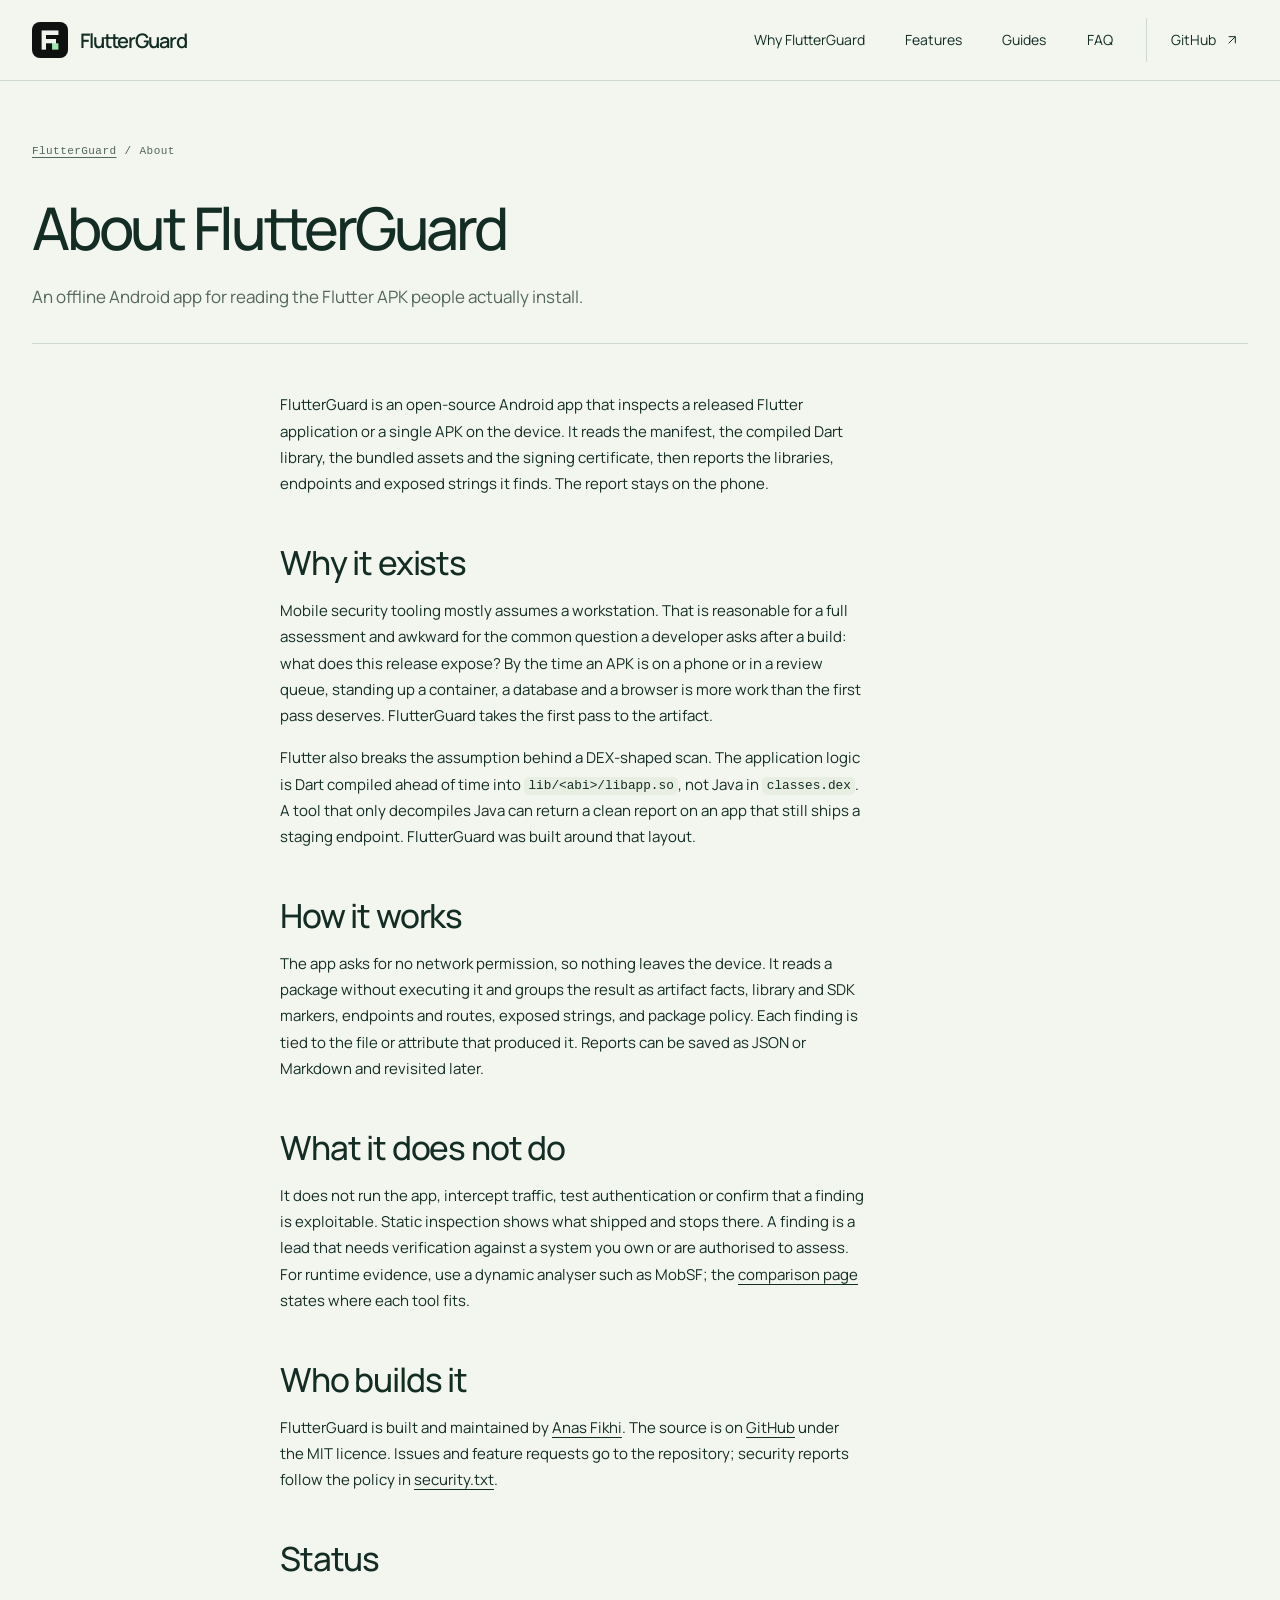
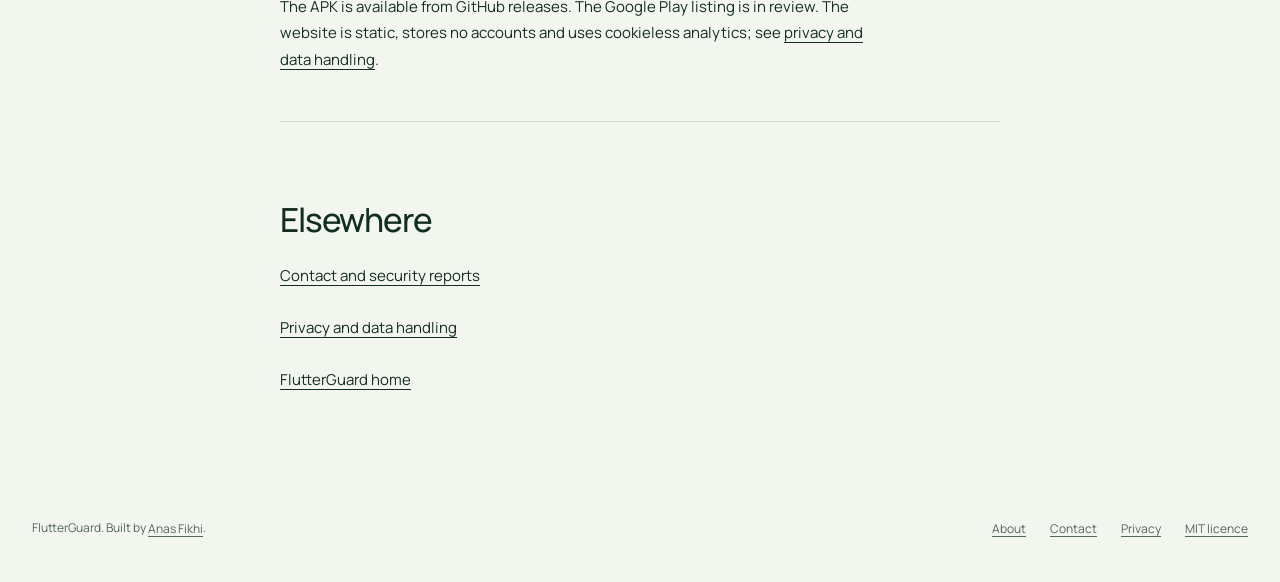
==== about/index.html @ d4fa0101 "feat(site): serve markdown to agents and add about, contact and privacy pages" ====
<!DOCTYPE html>
<html lang="en">
<head>
  <meta charset="utf-8">
  <meta name="viewport" content="width=device-width, initial-scale=1">
  <title>About FlutterGuard</title>
  <meta name="description" content="FlutterGuard is an offline Android app that audits released Flutter apps. Who builds it, why it exists, and what it deliberately does not do.">
  <meta name="author" content="Anas Fikhi">
  <meta name="theme-color" content="#f3f5ef">
  <meta name="color-scheme" content="light">
  <meta name="robots" content="index, follow, max-image-preview:large">
  <link rel="canonical" href="https://flutterguard.dev/about/">
  <link rel="alternate" type="text/plain" href="/llms.txt" title="LLM-readable summary">
  <link rel="icon" href="/icon-192.png" type="image/png" sizes="192x192">
  <link rel="apple-touch-icon" href="/apple-touch-icon.png">
  <link rel="manifest" href="/site.webmanifest">
  <link rel="preload" href="/assets/fonts/manrope-latin.woff2" as="font" type="font/woff2" crossorigin>
  <link rel="stylesheet" href="/styles.css">
  <script src="/site.js" defer></script>
  <meta property="og:type" content="website">
  <meta property="og:site_name" content="FlutterGuard">
  <meta property="og:title" content="About FlutterGuard">
  <meta property="og:description" content="An offline Android app that reads a released Flutter app or APK and reports what it exposes.">
  <meta property="og:url" content="https://flutterguard.dev/about/">
  <meta property="og:image" content="https://flutterguard.dev/og-image.png">
  <meta property="og:image:type" content="image/png">
  <meta property="og:image:width" content="1200">
  <meta property="og:image:height" content="630">
  <meta property="og:image:alt" content="FlutterGuard app preview inside a phone frame beside the line: Security audit any released Flutter app.">
  <meta name="twitter:card" content="summary_large_image">
  <meta name="twitter:title" content="About FlutterGuard">
  <meta name="twitter:description" content="An offline Android app that reads a released Flutter app or APK and reports what it exposes.">
  <meta name="twitter:image" content="https://flutterguard.dev/og-image.png">
  <script type="application/ld+json">
  {"@context":"https://schema.org","@type":"WebPage","name":"About FlutterGuard","url":"https://flutterguard.dev/about/","description":"FlutterGuard is an offline Android app that audits released Flutter apps. Who builds it, why it exists, and what it deliberately does not do.","inLanguage":"en","isPartOf":{"@type":"WebSite","name":"FlutterGuard","url":"https://flutterguard.dev/"}}
  </script>
</head>
<body>
  <a class="skip-link" href="#main-content">Skip to content</a>
  <header class="site-header">
    <div class="container header-inner">
      <a class="brand" href="/" aria-label="FlutterGuard"><img src="/assets/app/icon-512.png" width="36" height="36" alt=""><span>FlutterGuard</span></a>
      <nav class="site-nav" aria-label="Primary">
        <a class="nav-section" href="/#why">Why FlutterGuard</a>
        <a class="nav-section" href="/#features">Features</a>
        <a class="nav-section" href="/#guides">Guides</a>
        <a class="nav-section" href="/#faq">FAQ</a>
        <a class="nav-source" href="https://github.com/anasfik/FlutterGuard" target="_blank" rel="noopener noreferrer">GitHub <svg viewBox="0 0 24 24" fill="none" stroke="currentColor" stroke-width="1.5" aria-hidden="true"><path d="M7 17 17 7M7 7h10v10"/></svg><span class="sr-only"> (opens in a new tab)</span></a>
      </nav>
    </div>
  </header>

  <main id="main-content" tabindex="-1">
    <article>
      <header class="article-hero container">
        <nav class="breadcrumbs" aria-label="Breadcrumb"><a href="/">FlutterGuard</a><span aria-hidden="true">/</span><span aria-current="page">About</span></nav>
        <h1>About FlutterGuard</h1>
        <p class="article-lead">An offline Android app for reading the Flutter APK people actually install.</p>
      </header>

      <div class="article-body container">
        <p>FlutterGuard is an open-source Android app that inspects a released Flutter application or a single APK on the device. It reads the manifest, the compiled Dart library, the bundled assets and the signing certificate, then reports the libraries, endpoints and exposed strings it finds. The report stays on the phone.</p>

        <h2>Why it exists</h2>
        <p>Mobile security tooling mostly assumes a workstation. That is reasonable for a full assessment and awkward for the common question a developer asks after a build: what does this release expose? By the time an APK is on a phone or in a review queue, standing up a container, a database and a browser is more work than the first pass deserves. FlutterGuard takes the first pass to the artifact.</p>
        <p>Flutter also breaks the assumption behind a DEX-shaped scan. The application logic is Dart compiled ahead of time into <code>lib/&lt;abi&gt;/libapp.so</code>, not Java in <code>classes.dex</code>. A tool that only decompiles Java can return a clean report on an app that still ships a staging endpoint. FlutterGuard was built around that layout.</p>

        <h2>How it works</h2>
        <p>The app asks for no network permission, so nothing leaves the device. It reads a package without executing it and groups the result as artifact facts, library and SDK markers, endpoints and routes, exposed strings, and package policy. Each finding is tied to the file or attribute that produced it. Reports can be saved as JSON or Markdown and revisited later.</p>

        <h2>What it does not do</h2>
        <p>It does not run the app, intercept traffic, test authentication or confirm that a finding is exploitable. Static inspection shows what shipped and stops there. A finding is a lead that needs verification against a system you own or are authorised to assess. For runtime evidence, use a dynamic analyser such as MobSF; the <a href="/mobsf-alternative/">comparison page</a> states where each tool fits.</p>

        <h2>Who builds it</h2>
        <p>FlutterGuard is built and maintained by <a href="https://gwhyyy.com" target="_blank" rel="noopener noreferrer">Anas Fikhi<span class="sr-only"> (opens in a new tab)</span></a>. The source is on <a href="https://github.com/anasfik/FlutterGuard" target="_blank" rel="noopener noreferrer">GitHub<span class="sr-only"> (opens in a new tab)</span></a> under the MIT licence. Issues and feature requests go to the repository; security reports follow the policy in <a href="/.well-known/security.txt">security.txt</a>.</p>

        <h2>Status</h2>
        <p>The APK is available from GitHub releases. The Google Play listing is in review. The website is static, stores no accounts and uses cookieless analytics; see <a href="/privacy/">privacy and data handling</a>.</p>

        <div class="article-related">
          <h2>Elsewhere</h2>
          <ul>
            <li><a href="/contact/">Contact and security reports</a></li>
            <li><a href="/privacy/">Privacy and data handling</a></li>
            <li><a href="/">FlutterGuard home</a></li>
          </ul>
        </div>
      </div>
    </article>
  </main>

  <footer class="site-footer container"><p>FlutterGuard. Built by <a href="https://gwhyyy.com" target="_blank" rel="noopener noreferrer">Anas Fikhi<span class="sr-only"> (opens in a new tab)</span></a>.</p><nav class="footer-links" aria-label="Site"><a href="/about/">About</a><a href="/contact/">Contact</a><a href="/privacy/">Privacy</a><a href="https://github.com/anasfik/FlutterGuard/blob/main/LICENSE" target="_blank" rel="noopener noreferrer">MIT licence<span class="sr-only"> (opens in a new tab)</span></a></nav></footer>
  <script defer src="https://static.cloudflareinsights.com/beacon.min.js" data-cf-beacon='{"token":"f9110d5432f446d6833224ec262cdd83"}'></script>
</body>
</html>
---- styles.css ----
@font-face{font-family:Manrope;src:url('/assets/fonts/manrope-latin.woff2') format('woff2');font-weight:200 800;font-style:normal;font-display:swap}
:root{
  color-scheme:light;--base:#f3f5ef;--surface:#fafbf7;--ink:#132d25;--muted:#53675b;--line:#ced9cc;--accent:#bce6a0;--green:#285f42;
  --font:Manrope,sans-serif;--mono:ui-monospace,SFMono-Regular,Consolas,monospace;
  --t0:1rem;--t1:1.25rem;--t2:1.563rem;--t3:1.953rem;--t4:2.441rem;--t5:3.052rem;--t6:3.815rem;
  --s1:.25rem;--s2:.5rem;--s3:.75rem;--s4:1rem;--s6:1.5rem;--s8:2rem;--s12:3rem;--s16:4rem;--s24:6rem;--s32:8rem;
  --radius:.75rem;--fast:160ms;--duration:280ms;--slow:600ms;--ease:cubic-bezier(.2,.7,.2,1);
  --shadow-near:0 3px 8px #132d2514;--shadow-far:0 30px 70px #132d2524;--gutter:2rem;--container:76rem;
}
*,*::before,*::after{box-sizing:border-box}
html{scroll-behavior:smooth;scroll-padding-top:6rem}
body{margin:0;background:var(--base);color:var(--ink);font-family:var(--font);font-size:var(--t0);line-height:1.65;-webkit-font-smoothing:antialiased}
::selection{background:var(--accent);color:var(--ink)}
a{color:inherit;text-decoration-thickness:1px;text-underline-offset:.25em}
button,input{font:inherit}
button,a,input,summary{-webkit-tap-highlight-color:transparent}
a,button,summary{touch-action:manipulation}
:focus-visible{outline:2px solid var(--green);outline-offset:4px}
img,video,svg{max-width:100%}
img,video{display:block}
h1,h2,h3,p,figure{margin:0}
h1,h2,h3{font-weight:500;line-height:1.1;text-wrap:balance}
p{max-width:65ch}
ul,ol{margin:0;padding:0;list-style:none}
.container{width:min(var(--container),calc(100% - var(--gutter)*2));margin-inline:auto}
.sr-only{position:absolute;width:1px;height:1px;overflow:hidden;clip-path:inset(50%);white-space:nowrap}
.skip-link{position:fixed;inset:var(--s4) auto auto var(--s4);z-index:20;padding:var(--s3) var(--s6);background:var(--ink);color:var(--base);transform:translateY(-180%)}
.skip-link:focus{transform:none}
.site-header{position:sticky;top:0;z-index:10;background:var(--base);border-bottom:1px solid var(--line)}
.header-inner{display:flex;align-items:center;justify-content:space-between;gap:var(--s8);min-height:5rem}
.brand{display:inline-flex;align-items:center;gap:var(--s3);min-width:44px;min-height:44px;text-decoration:none;flex-shrink:0;font-weight:600;font-size:var(--t1);letter-spacing:-.05em}
.brand img{width:36px;height:36px;border-radius:var(--s2)}
.site-nav{display:flex;align-items:center;gap:var(--s6)}
.site-nav a{display:inline-flex;align-items:center;justify-content:center;gap:var(--s2);min-width:44px;min-height:44px;padding-inline:var(--s2);font-size:.875rem;text-decoration:none;transition:color var(--fast),background var(--fast)}
.site-nav a:hover{color:var(--green)}
.site-nav .nav-source{border-left:1px solid var(--line);padding-left:var(--s6)}
.nav-source svg{width:16px;height:16px}
section[id]{scroll-margin-top:7rem}
.hero{position:relative;display:grid;grid-template-columns:1.07fr 1fr;align-items:center;gap:var(--s8);padding-block:var(--s12) var(--s16);min-height:720px}
.hero-copy{position:relative;z-index:2;padding-bottom:var(--s8)}
h1{font-size:clamp(3rem,4.65vw,4.35rem);letter-spacing:-.065em;line-height:1.06;max-width:11.8ch}
h1 .headline-last{color:var(--green)}
.lead{margin-top:var(--s6);max-width:37ch;color:var(--muted);font-size:1.0625rem;line-height:1.7}
.hero-actions{display:flex;align-items:center;gap:var(--s6);margin-top:var(--s8);flex-wrap:wrap}
.play-cta{display:inline-flex;align-items:center;justify-content:center;gap:var(--s4);min-height:60px;max-width:100%;padding:var(--s4) var(--s6);border:1px solid var(--ink);border-radius:var(--radius);background:var(--ink);color:var(--surface);text-decoration:none;font-size:.9375rem;font-weight:600;transition:background var(--duration),transform var(--duration),box-shadow var(--duration)}
.play-cta svg{width:24px;height:24px;flex-shrink:0}
.play-cta .cta-arrow{width:18px;height:18px;margin-left:var(--s4)}
.play-cta:hover{background:var(--green);box-shadow:var(--shadow-near);transform:translateY(-2px)}
.play-cta:active{transform:translateY(1px)}
.play-cta-pending{background:var(--surface);border-color:var(--muted);color:var(--muted);cursor:default}
.play-cta-pending:hover{background:var(--surface);box-shadow:none;transform:none}
.text-link{display:inline-flex;align-items:center;gap:var(--s2);min-height:44px;font-size:.875rem}
.hero-footnote{display:flex;align-items:center;gap:var(--s3);margin-top:var(--s8);font-size:.75rem;color:var(--muted)}
.hero-footnote::before{content:'';height:1px;width:2rem;background:var(--green)}
.hero-visual{position:relative;min-height:610px;display:grid;place-items:center;isolation:isolate}
.orbit-field{position:absolute;width:100%;aspect-ratio:1;max-width:580px;border-radius:50%;background:radial-gradient(circle,#cbe5ba9c 0,transparent 64%);z-index:-1;overflow:clip}
.orbit{position:absolute;inset:var(--s6);border:1px solid #285f4226;border-radius:50%;transform:rotateX(38deg) rotate(-28deg)}
.orbit::before,.orbit::after{content:'';position:absolute;width:8px;height:8px;background:var(--green);border:2px solid var(--base);border-radius:50%;top:50%;left:-4px}
.orbit::after{top:50%;left:auto;right:-4px;background:var(--accent)}
.orbit-two{inset:var(--s16);transform:rotateX(42deg) rotate(28deg);border-style:dashed}
.orbit-three{inset:0;transform:rotateX(54deg) rotate(-48deg);border-color:#285f4214}
.device-frame{position:relative;z-index:2;width:242px;padding:6px;border-radius:32px;background:#16231e;border:1px solid #43584b;box-shadow:var(--shadow-near),var(--shadow-far);transform:rotate(5deg);overflow:hidden}
.device-video{width:100%;height:auto;border-radius:26px;background:var(--surface);aspect-ratio:540/1200}
.video-fallback{display:none;position:absolute;inset:auto var(--s3) var(--s8);background:var(--ink);color:var(--surface);padding:var(--s3);border-radius:var(--radius);font-size:.75rem;text-align:center}
.media-error .video-fallback{display:block}
.file-tag{position:absolute;z-index:3;display:flex;align-items:center;gap:var(--s3);padding:var(--s3) var(--s4);background:var(--surface);border:1px solid var(--line);border-radius:var(--radius);box-shadow:var(--shadow-near);font-family:var(--mono);font-size:.75rem;line-height:1.4}
.file-tag::before{content:'';width:7px;height:7px;border:1px solid var(--green);border-radius:2px;background:var(--accent)}
.tag-a{top:19%;left:0;transform:rotate(-5deg)}
.tag-b{top:48%;right:-1%;transform:rotate(6deg)}
.tag-c{bottom:13%;left:4%;transform:rotate(-3deg)}
.visual-bottom{position:absolute;inset:auto 0 0;display:flex;justify-content:center;align-items:center;gap:var(--s6);font-family:var(--mono);font-size:.625rem;letter-spacing:.08em;color:var(--muted)}
.motion-control{display:inline-flex;align-items:center;gap:var(--s2);min-height:44px;cursor:pointer;font-family:var(--font);font-size:.75rem;letter-spacing:0}
.motion-control input{accent-color:var(--green);width:16px;height:16px;margin:0;cursor:pointer}
.motion-control:has(:focus-visible){outline:2px solid var(--green);outline-offset:3px;border-radius:var(--s1)}
.motion-control input:focus-visible{outline:none}
.section-intro{display:flex;align-items:center;gap:var(--s4);font-family:var(--mono);font-size:.6875rem;letter-spacing:.08em;text-transform:uppercase;margin-bottom:var(--s6)}
.section-intro::before{content:'';width:1.5rem;height:1px;background:currentColor}
.why-panel{position:relative;display:grid;grid-template-columns:1fr 1.05fr;gap:var(--s16);align-items:center;padding:var(--s16);border-radius:var(--radius);background:var(--ink);color:var(--base);overflow:hidden}
.why-panel h2{font-size:clamp(2rem,3vw,3.052rem);letter-spacing:-.045em;max-width:15ch}
.why-copy>p{color:#c2cfc2;line-height:1.8;margin-top:var(--s6);font-size:.9375rem;max-width:45ch}
.flutter-mark{width:22px;height:22px;display:inline-block;vertical-align:-.16em;margin-right:var(--s1)}
.why-copy .text-link{color:var(--accent);margin-top:var(--s6)}
.layer-diagram{position:relative;min-height:360px;display:grid;place-items:center}
.apk-stack{position:relative;width:min(100%,300px);height:290px;perspective:900px}
.layer{position:absolute;inset:auto 0;height:110px;padding:var(--s4) var(--s6);border:1px solid #bce6a04d;border-radius:var(--radius);background:#234336;transform:rotateX(38deg) rotateZ(-17deg);display:flex;align-items:center;justify-content:space-between;gap:var(--s4);font-family:var(--mono);font-size:.8125rem;box-shadow:0 18px 24px #081a1533}
.layer span{font-size:.625rem;color:#bed1be}
.layer-one{top:155px;z-index:1;background:#1c392e}
.layer-two{top:90px;z-index:2;background:#2a4d3d}
.layer-three{top:25px;z-index:3;background:var(--accent);color:var(--ink);border-color:var(--accent)}
.layer-three span{color:var(--green)}
.diagram-guide{position:absolute;left:50%;top:-12px;bottom:0;border-left:1px dashed #bce6a04d;z-index:0}
.diagram-caption{position:absolute;bottom:0;left:0;right:0;text-align:center;font: .625rem var(--mono);letter-spacing:.12em;color:#bed1be}
.capabilities{padding-block:var(--s24)}
.section-heading{display:grid;grid-template-columns:1fr 1fr;gap:var(--s12);align-items:end;margin-bottom:var(--s12)}
.section-heading h2,.workflow h2,.faq-heading h2{font-size:clamp(2rem,3.2vw,3.052rem);letter-spacing:-.045em;max-width:17ch}
.section-heading p{max-width:40ch;color:var(--muted);font-size:.9375rem}
.capability-list{display:grid;grid-template-columns:repeat(3,1fr);gap:var(--s8)}
.capability-list>li{border-top:1px solid var(--line);padding-block:var(--s6);position:relative}
.capability-mark{display:flex;justify-content:space-between;align-items:center;margin-bottom:var(--s8);color:var(--green);font: .6875rem var(--mono)}
.capability-mark svg{width:26px;height:26px;stroke-width:1.5;stroke:currentColor;fill:none}
.capability-list h3{font-size:var(--t1);letter-spacing:-.025em;margin-bottom:var(--s3)}
.capability-list p{color:var(--muted);font-size:.875rem;max-width:30ch}
.workflow{padding-block:var(--s12) var(--s24)}
.workflow-heading{display:flex;justify-content:space-between;align-items:end;gap:var(--s8);margin-bottom:var(--s12)}
.workflow-heading p{color:var(--muted);font-size:.875rem;max-width:28ch}
.workflow-list{display:grid;grid-template-columns:repeat(3,1fr);gap:var(--s6);counter-reset:steps}
.workflow-list>li{position:relative;padding:var(--s8);border-radius:var(--radius);background:#e8eee1;overflow:hidden;counter-increment:steps;min-height:210px}
.step-number{font-family:var(--mono);font-size:.6875rem;color:var(--green);display:flex;align-items:center;gap:var(--s3);margin-bottom:var(--s8)}
.step-number::before{content:'0' counter(steps)}
.step-number::after{content:'';height:1px;background:var(--line);flex:1}
.workflow-list h3{font-size:var(--t2);letter-spacing:-.035em;margin-bottom:var(--s3)}
.workflow-list p{font-size:.875rem;color:var(--muted);max-width:28ch}
.step-signal{position:absolute;inset:auto 0 0;height:2px;transform-origin:left;background:var(--green);transform:scaleX(.25);opacity:.4}
.workflow-list>li:nth-child(2) .step-signal{animation-delay:2s}
.workflow-list>li:nth-child(3) .step-signal{animation-delay:4s}
.faq{display:grid;grid-template-columns:.8fr 1.2fr;gap:var(--s24);padding-block:var(--s12) var(--s24);border-top:1px solid var(--line)}
.faq-heading{padding-top:var(--s8)}
.faq-heading p{margin-top:var(--s6);font-size:.9375rem;color:var(--muted);max-width:30ch}
.faq-list details{border-bottom:1px solid var(--line)}
.faq-list summary{display:flex;justify-content:space-between;align-items:center;gap:var(--s6);min-height:76px;padding-block:var(--s6);cursor:pointer;font-size:.9375rem;font-weight:500;list-style:none}
.faq-list summary::-webkit-details-marker{display:none}
.faq-list summary::after{content:'+';font-family:var(--mono);font-size:var(--t1);flex-shrink:0;color:var(--green)}
.faq-list details[open] summary::after{content:'−'}
.faq-list details p{padding:var(--s2) var(--s8) var(--s6) 0;color:var(--muted);font-size:.875rem}
.contact-panel{position:relative;display:grid;grid-template-columns:1fr 1fr;align-items:center;gap:var(--s12);padding:var(--s16);border-radius:var(--radius);background:#dfebd2;overflow:hidden}
.contact-panel h2{font-size:clamp(2rem,3.6vw,3.815rem);letter-spacing:-.055em;max-width:12ch}
.contact-copy p{margin-bottom:var(--s6);color:var(--muted);font-size:.9375rem}
.contact-actions{display:flex;flex-direction:column;align-items:start;gap:var(--s3)}
.contact-actions a{display:inline-flex;align-items:center;gap:var(--s4);min-height:44px;max-width:100%;overflow-wrap:anywhere;text-decoration:none;border-bottom:1px solid var(--green);padding-block:var(--s2)}
.contact-actions a:first-child{font-size:clamp(1rem,2vw,1.563rem);letter-spacing:-.035em}
.contact-actions a:last-child{font-size:.875rem}
.contact-actions a:hover{color:var(--green)}
.site-footer{display:flex;align-items:center;justify-content:space-between;gap:var(--s8);padding-block:var(--s8);font-size:.75rem;color:var(--muted)}
.site-footer p{font-size:inherit}
.footer-links{display:flex;flex-wrap:wrap;gap:var(--s6);align-items:center}
.footer-links a,.site-footer p a{display:inline-flex;align-items:center;min-height:44px}
.page-404{padding-block:var(--s24);min-height:70dvh}
.page-404 h1{max-width:18ch}
.page-404 p{margin-block:var(--s8)}
.actions{display:flex;gap:var(--s6);align-items:center;flex-wrap:wrap}
.button{display:inline-flex;align-items:center;min-height:60px;padding:var(--s3) var(--s6);background:var(--ink);color:var(--surface);border-radius:var(--radius);text-decoration:none;font-size:.9375rem;font-weight:600}
.quiet{display:inline-flex;min-height:44px;align-items:center}
@keyframes orbit-turn{to{transform:rotateX(38deg) rotate(332deg)}}
@keyframes phone-float{50%{transform:translateY(-10px) rotate(3deg)}}
@keyframes tag-float{50%{translate:0 -12px}}
@keyframes layer-lift{50%{translate:0 -12px}}
@keyframes signal-pass{0%{transform:scaleX(0);opacity:0}20%{opacity:.65}85%,100%{transform:scaleX(1);opacity:0}}
@media(prefers-reduced-motion:no-preference){
  .orbit-one{animation:orbit-turn 52s linear infinite}
  .device-frame{animation:phone-float 9s var(--ease) infinite}
  .file-tag{animation:tag-float 8s var(--ease) infinite}
  .tag-b{animation-delay:-3s}.tag-c{animation-delay:-5s}
  .layer{animation:layer-lift 7s var(--ease) infinite}.layer-two{animation-delay:-2s}.layer-one{animation-delay:-4s}
  .step-signal{animation:signal-pass 6s var(--ease) infinite}
}
body:has(#pause-motion:checked) *,body:has(#pause-motion:checked) *::before,body:has(#pause-motion:checked) *::after{animation-play-state:paused!important}
@media(max-width:64rem){
  :root{--gutter:1.5rem}
  .hero{gap:var(--s4);min-height:680px}
  h1{font-size:clamp(3rem,4.8vw,3.815rem)}
  .hero-visual{min-height:570px}.device-frame{width:224px}
  .file-tag{font-size:.625rem;padding:var(--s3)}.tag-a{left:-1%}.tag-b{right:-2%}
  .why-panel{gap:var(--s8);padding:var(--s12)}
  .faq{gap:var(--s12)}
}
@media(max-width:48rem){
  :root{--gutter:1.25rem}
  .header-inner{gap:var(--s3);min-height:72px;flex-wrap:wrap;padding-block:var(--s2)}
  .brand{font-size:var(--t0)}.brand img{width:32px;height:32px}
  .site-nav{gap:var(--s2);flex-wrap:wrap}.site-nav a{font-size:.8125rem}
  .site-nav .nav-section{display:none}.site-nav .nav-source{padding-left:var(--s2);border:0}
  .hero{grid-template-columns:1fr;padding-block:var(--s12);gap:var(--s4);min-height:0}
  .hero-copy{padding:0;max-width:34rem}
  h1{font-size:clamp(2.65rem,8.5vw,4rem);max-width:15ch}
  .lead{max-width:39ch;font-size:var(--t0)}
  .hero-actions{gap:var(--s4);margin-top:var(--s6)}.hero-footnote{margin-top:var(--s6)}
  .hero-visual{min-height:610px;width:100%;max-width:520px;justify-self:center;margin-block:var(--s4)}
  .device-frame{width:236px}.file-tag{font-size:.6875rem}.tag-a{left:0}.tag-b{right:0}.tag-c{left:2%}
  .why-panel{grid-template-columns:1fr;gap:var(--s8);padding:var(--s8)}
  .layer-diagram{min-height:320px;grid-row:2}.why-panel h2{max-width:20ch}.why-copy>p{max-width:none}
  .capabilities{padding-block:var(--s16)}
  .section-heading{grid-template-columns:1fr;gap:var(--s6);margin-bottom:var(--s8)}
  .capability-list{grid-template-columns:repeat(auto-fit,minmax(min(100%,15rem),1fr));gap:var(--s6)}
  .capability-mark{margin-bottom:var(--s6)}
  .workflow{padding-block:var(--s8) var(--s16)}
  .workflow-heading{display:block;margin-bottom:var(--s8)}.workflow-heading p{margin-top:var(--s6);max-width:40ch}
  .workflow-list{grid-template-columns:1fr;gap:var(--s3)}
  .workflow-list>li{min-height:0;padding:var(--s6);display:grid;grid-template-columns:3rem 1fr;column-gap:var(--s4)}
  .step-number{grid-row:span 2;margin-bottom:0;align-self:start;min-height:28px}.step-number::after{display:none}
  .workflow-list h3{font-size:var(--t1)}.workflow-list p{max-width:45ch}
  .faq{grid-template-columns:1fr;gap:var(--s8);padding-block:var(--s8) var(--s16)}
  .faq-heading p{max-width:45ch}.faq-list summary{min-height:72px}
  .contact-panel{grid-template-columns:1fr;gap:var(--s8);padding:var(--s8)}
  .contact-panel h2{max-width:18ch}
  .site-footer{align-items:start;flex-direction:column;gap:var(--s2);padding-block:var(--s6)}
}
@media(max-width:30rem){
  .play-cta{gap:var(--s3);padding-inline:var(--s4)}
  .play-cta .cta-arrow{display:none}
  .layer{font-size:.625rem;padding-inline:var(--s3)}
  .layer span{font-size:.5rem}
}
@media(max-width:23rem){
  :root{--gutter:1rem}
  .hero-visual{min-height:540px}.device-frame{width:204px}
  .file-tag{font-size:.5625rem;padding:var(--s2)}.tag-a{top:18%}.tag-b{top:52%}.tag-c{bottom:12%}
  .visual-bottom{gap:var(--s3);font-size:.5625rem}
  .capability-list{grid-template-columns:1fr}.capability-list>li{padding-bottom:var(--s3)}.capability-mark{margin-bottom:var(--s4)}
}
@media(prefers-reduced-motion:reduce){
  html{scroll-behavior:auto}
  *,*::before,*::after{animation:none!important;transition-duration:.01ms!important}
  .device-frame{transform:rotate(0)}
}
@media(forced-colors:active){
  .play-cta,.button{forced-color-adjust:none;background:ButtonFace;color:ButtonText;border:1px solid ButtonText}
  :focus-visible,.motion-control:has(:focus-visible){outline:2px solid Highlight}
  .why-panel,.contact-panel,.workflow-list>li,.layer,.file-tag{border:1px solid CanvasText}
  .orbit-field,.orbit{display:none}
}
.guides{padding-block:var(--s12) var(--s24);border-top:1px solid var(--line)}
.guide-list{display:grid;grid-template-columns:repeat(3,1fr);gap:var(--s6);margin-top:var(--s8)}
.guide-list a{display:flex;flex-direction:column;gap:var(--s3);padding:var(--s6);border:1px solid var(--line);border-radius:var(--radius);background:var(--surface);text-decoration:none}
.guide-list a:hover{border-color:var(--green)}
.guide-kicker{font: .6875rem var(--mono);letter-spacing:.08em;color:var(--green);text-transform:uppercase}
.guide-list h3{font-size:var(--t1);letter-spacing:-.025em}
.guide-list p{font-size:.875rem;color:var(--muted);max-width:32ch}
.article-hero{padding-block:var(--s12) var(--s8);border-bottom:1px solid var(--line)}
.breadcrumbs{display:flex;align-items:center;gap:var(--s2);flex-wrap:wrap;font: .6875rem var(--mono);letter-spacing:.04em;color:var(--muted);margin-bottom:var(--s6)}
.breadcrumbs a{display:inline-flex;align-items:center;min-height:44px}
.article-hero h1{font-size:clamp(2.4rem,4.6vw,3.815rem);max-width:20ch;letter-spacing:-.055em}
.article-lead{margin-top:var(--s6);font-size:1.0625rem;color:var(--muted);max-width:60ch}
.article-meta{margin-top:var(--s6);font: .75rem var(--mono);color:var(--muted)}
.article-body{padding-block:var(--s12) var(--s16);max-width:72ch}
.article-body h2{font-size:clamp(1.6rem,2.6vw,2.2rem);letter-spacing:-.035em;margin-top:var(--s12);margin-bottom:var(--s4)}
.article-body h3{font-size:var(--t1);letter-spacing:-.02em;margin-top:var(--s8);margin-bottom:var(--s3)}
.article-body p,.article-body li{font-size:.9375rem;line-height:1.75}
.article-body p{margin-bottom:var(--s4)}
.article-body ul,.article-body ol{margin:0 0 var(--s6);padding-left:var(--s6);list-style:disc}
.article-body ol{list-style:decimal}
.article-body li{margin-bottom:var(--s2)}
.article-body code{font-family:var(--mono);font-size:.85em;background:#e8eee1;padding:.1em .35em;border-radius:.3rem;overflow-wrap:anywhere}
.article-body pre{background:var(--ink);color:var(--base);padding:var(--s4);border-radius:var(--radius);overflow-x:auto;margin-bottom:var(--s6)}
.article-body pre code{background:none;padding:0;color:inherit;font-size:.8125rem}
.article-body table{width:100%;border-collapse:collapse;margin-bottom:var(--s6);font-size:.875rem}
@media (min-width:640px){.article-body td:first-child{white-space:nowrap}}
.article-body th,.article-body td{text-align:left;padding:var(--s3);border-bottom:1px solid var(--line);vertical-align:top}
.article-note{border-left:3px solid var(--green);background:#e8eee1;padding:var(--s4) var(--s6);border-radius:0 var(--radius) var(--radius) 0;margin-bottom:var(--s6)}
.article-note p:last-child{margin-bottom:0}
.article-cta{margin:var(--s12) 0;padding:var(--s8);border-radius:var(--radius);background:var(--ink);color:var(--base)}
.article-cta h2{margin-top:0;font-size:var(--t2)}
.article-cta p{color:#c2cfc2}
.article-cta .button{background:var(--accent);color:var(--ink);margin-top:var(--s4)}
.article-cta .quiet{color:var(--accent);margin-left:var(--s4)}
.article-related{border-top:1px solid var(--line);padding-top:var(--s8);margin-top:var(--s12)}
.article-related ul{margin:var(--s4) 0 0;padding:0;list-style:none}
.article-related li{margin-bottom:var(--s2)}
.article-related a{display:inline-flex;align-items:center;min-height:44px}
@media(max-width:48rem){
  .guide-list{grid-template-columns:1fr}
  .article-hero{padding-block:var(--s8)}
  .article-body{padding-block:var(--s8) var(--s12)}
  .article-cta{padding:var(--s6)}
  .article-cta .quiet{margin-left:0;margin-top:var(--s3)}
}
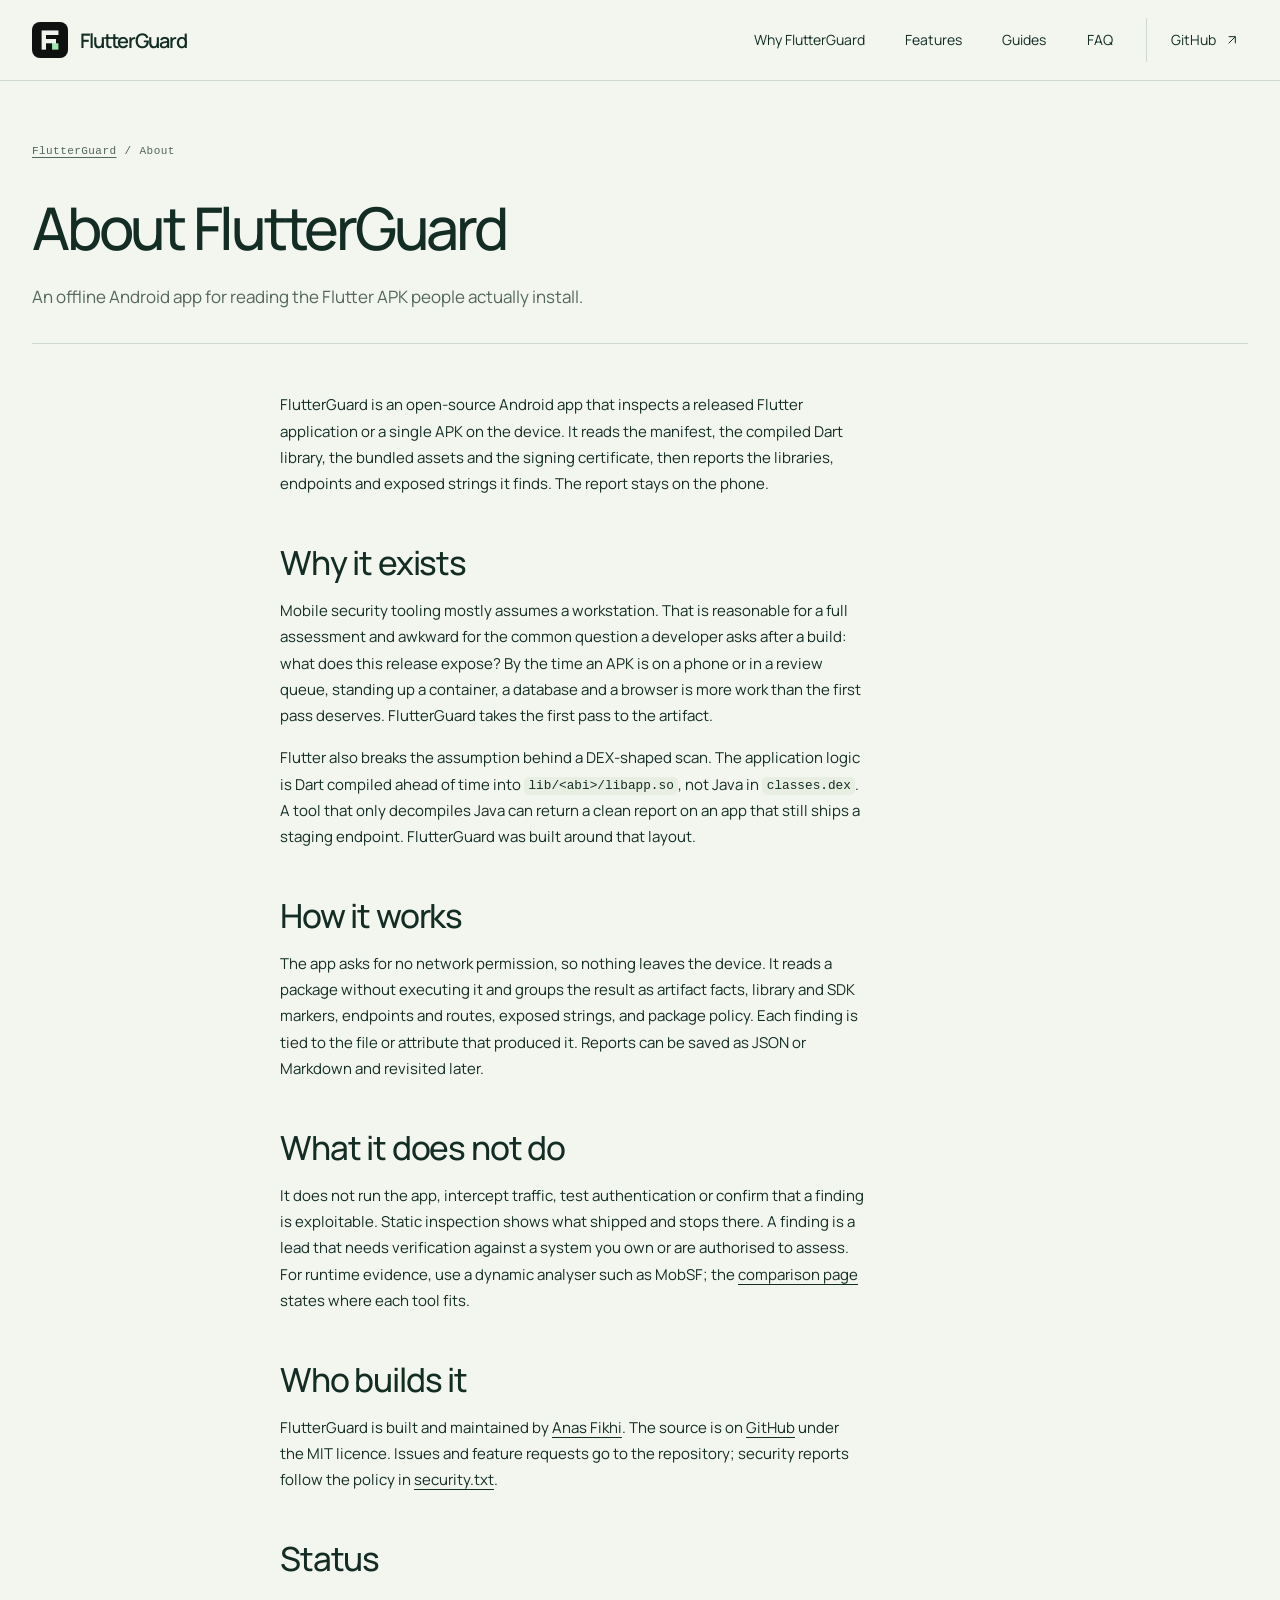
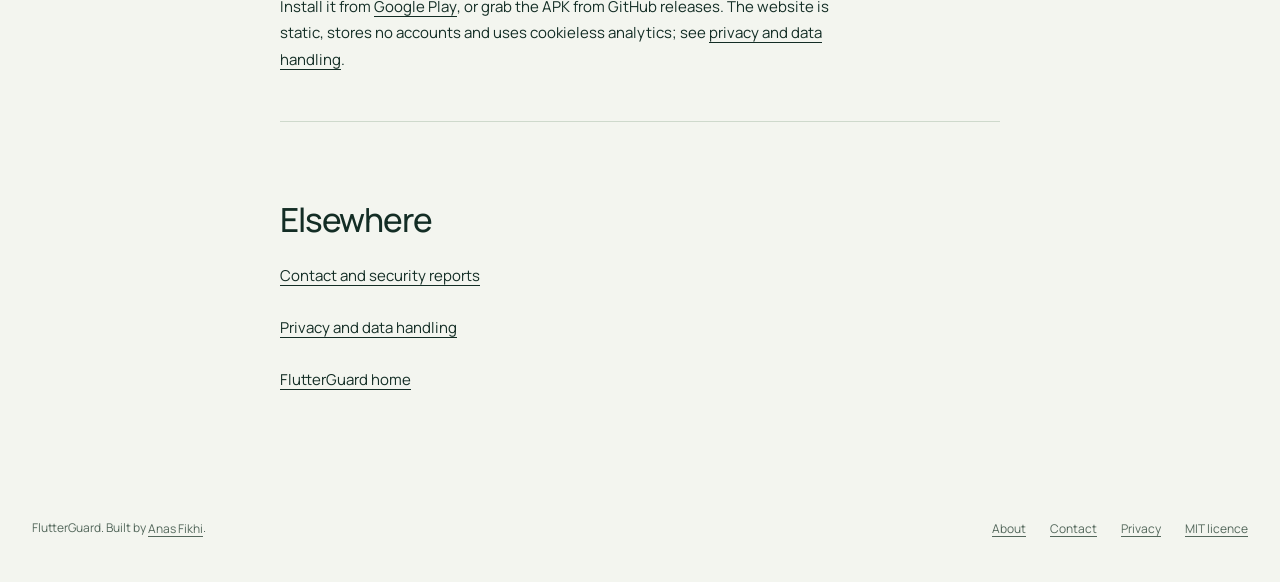
==== commit 2d2ee269: "feat(site): publish the Google Play listing as the install path The Play listing com.flutterguard.ap" ====
--- a/about/index.html
+++ b/about/index.html
@@ -75,7 +75,7 @@
         <p>FlutterGuard is built and maintained by <a href="https://gwhyyy.com" target="_blank" rel="noopener noreferrer">Anas Fikhi<span class="sr-only"> (opens in a new tab)</span></a>. The source is on <a href="https://github.com/anasfik/FlutterGuard" target="_blank" rel="noopener noreferrer">GitHub<span class="sr-only"> (opens in a new tab)</span></a> under the MIT licence. Issues and feature requests go to the repository; security reports follow the policy in <a href="/.well-known/security.txt">security.txt</a>.</p>
 
         <h2>Status</h2>
-        <p>The APK is available from GitHub releases. The Google Play listing is in review. The website is static, stores no accounts and uses cookieless analytics; see <a href="/privacy/">privacy and data handling</a>.</p>
+        <p>Install it from <a href="https://play.google.com/store/apps/details?id=com.flutterguard.app" target="_blank" rel="noopener noreferrer">Google Play<span class="sr-only"> (opens in a new tab)</span></a>, or grab the APK from GitHub releases. The website is static, stores no accounts and uses cookieless analytics; see <a href="/privacy/">privacy and data handling</a>.</p>
 
         <div class="article-related">
           <h2>Elsewhere</h2>
--- a/styles.css
+++ b/styles.css
@@ -47,8 +47,6 @@
 .play-cta .cta-arrow{width:18px;height:18px;margin-left:var(--s4)}
 .play-cta:hover{background:var(--green);box-shadow:var(--shadow-near);transform:translateY(-2px)}
 .play-cta:active{transform:translateY(1px)}
-.play-cta-pending{background:var(--surface);border-color:var(--muted);color:var(--muted);cursor:default}
-.play-cta-pending:hover{background:var(--surface);box-shadow:none;transform:none}
 .text-link{display:inline-flex;align-items:center;gap:var(--s2);min-height:44px;font-size:.875rem}
 .hero-footnote{display:flex;align-items:center;gap:var(--s3);margin-top:var(--s8);font-size:.75rem;color:var(--muted)}
 .hero-footnote::before{content:'';height:1px;width:2rem;background:var(--green)}
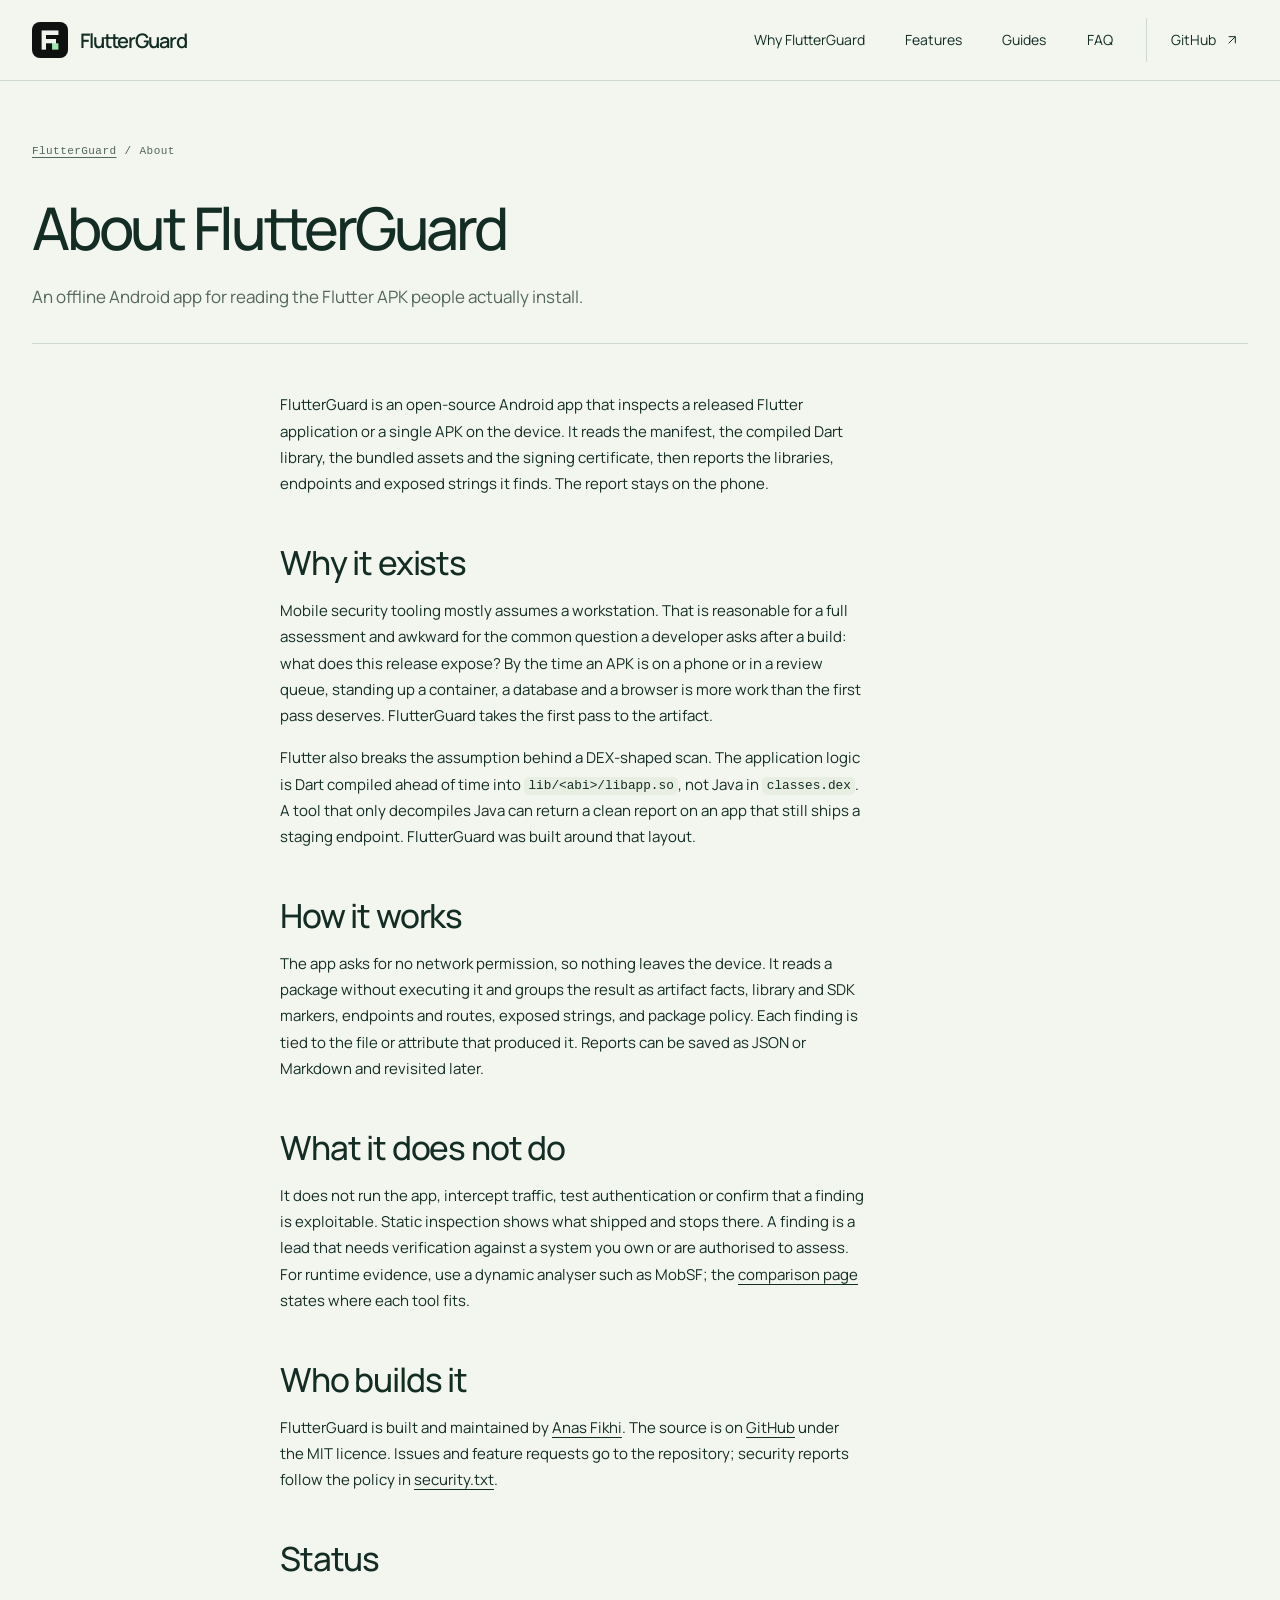
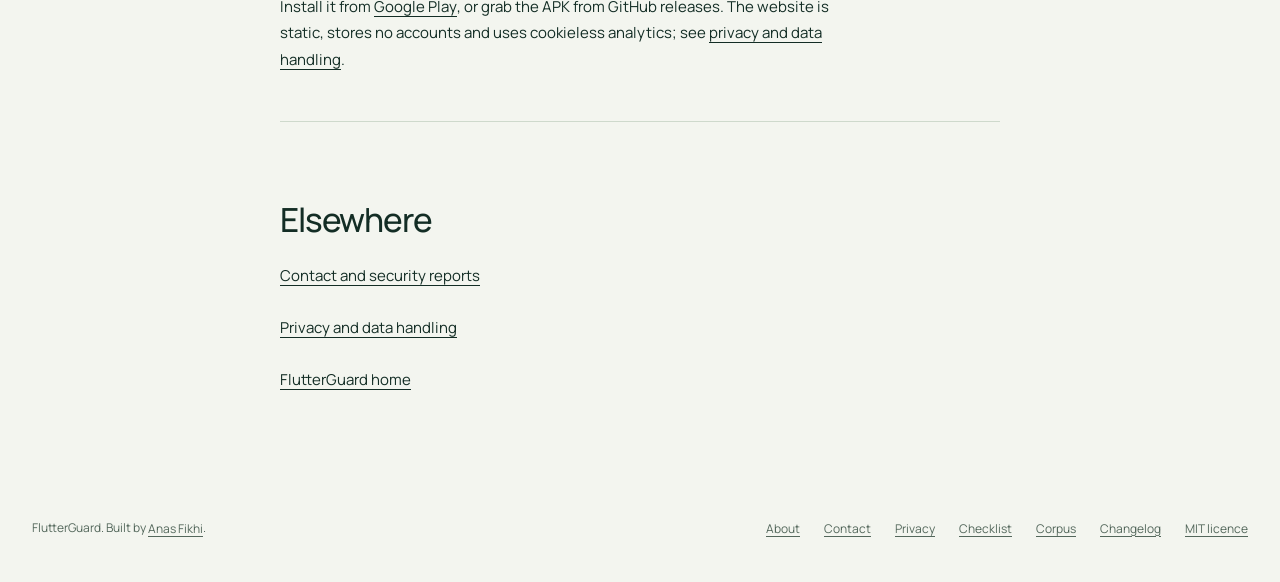
==== commit a176e4dd: "feat(site): link the checklist, corpus and changelog from guides and every footer" ====
--- a/about/index.html
+++ b/about/index.html
@@ -89,7 +89,7 @@
     </article>
   </main>
 
-  <footer class="site-footer container"><p>FlutterGuard. Built by <a href="https://gwhyyy.com" target="_blank" rel="noopener noreferrer">Anas Fikhi<span class="sr-only"> (opens in a new tab)</span></a>.</p><nav class="footer-links" aria-label="Site"><a href="/about/">About</a><a href="/contact/">Contact</a><a href="/privacy/">Privacy</a><a href="https://github.com/anasfik/FlutterGuard/blob/main/LICENSE" target="_blank" rel="noopener noreferrer">MIT licence<span class="sr-only"> (opens in a new tab)</span></a></nav></footer>
+  <footer class="site-footer container"><p>FlutterGuard. Built by <a href="https://gwhyyy.com" target="_blank" rel="noopener noreferrer">Anas Fikhi<span class="sr-only"> (opens in a new tab)</span></a>.</p><nav class="footer-links" aria-label="Site"><a href="/about/">About</a><a href="/contact/">Contact</a><a href="/privacy/">Privacy</a><a href="/flutter-security-checklist/">Checklist</a><a href="/flutter-release-corpus/">Corpus</a><a href="/changelog/">Changelog</a><a href="https://github.com/anasfik/FlutterGuard/blob/main/LICENSE" target="_blank" rel="noopener noreferrer">MIT licence<span class="sr-only"> (opens in a new tab)</span></a></nav></footer>
   <script defer src="https://static.cloudflareinsights.com/beacon.min.js" data-cf-beacon='{"token":"f9110d5432f446d6833224ec262cdd83"}'></script>
 </body>
 </html>
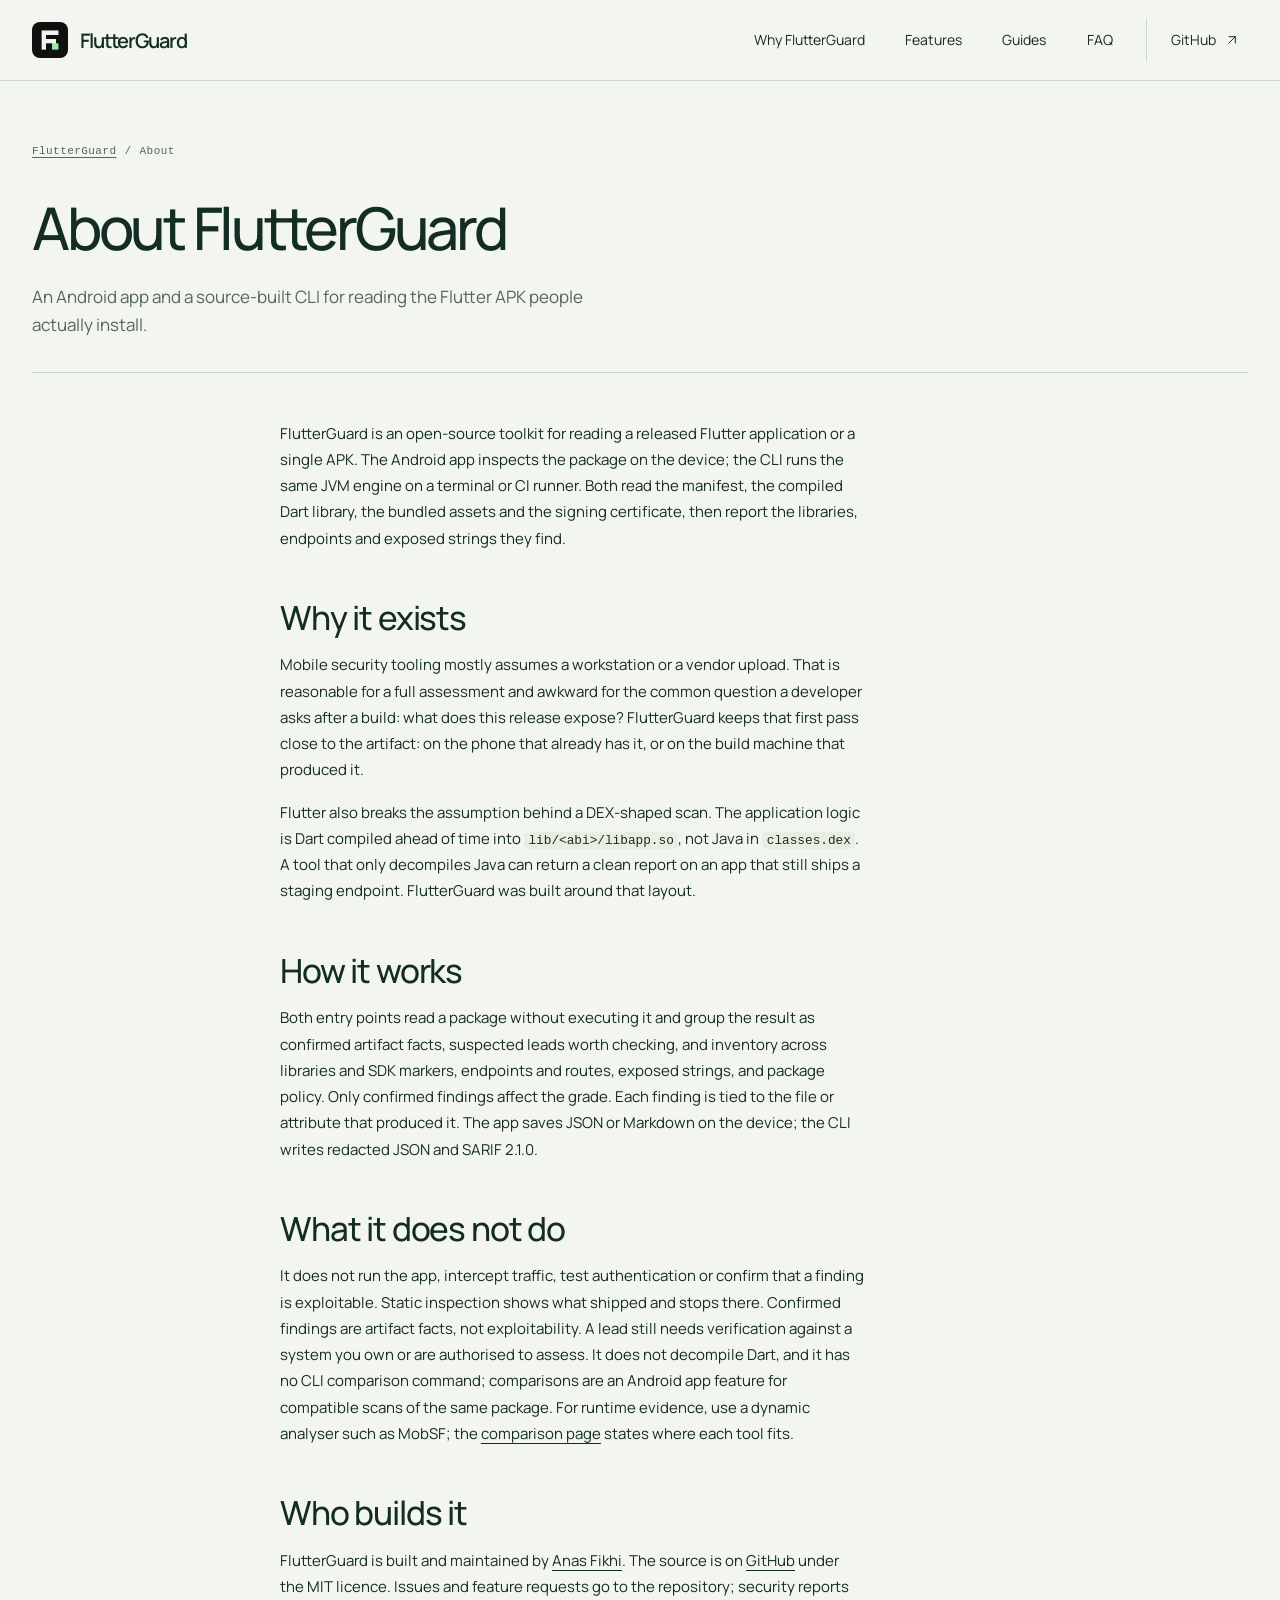
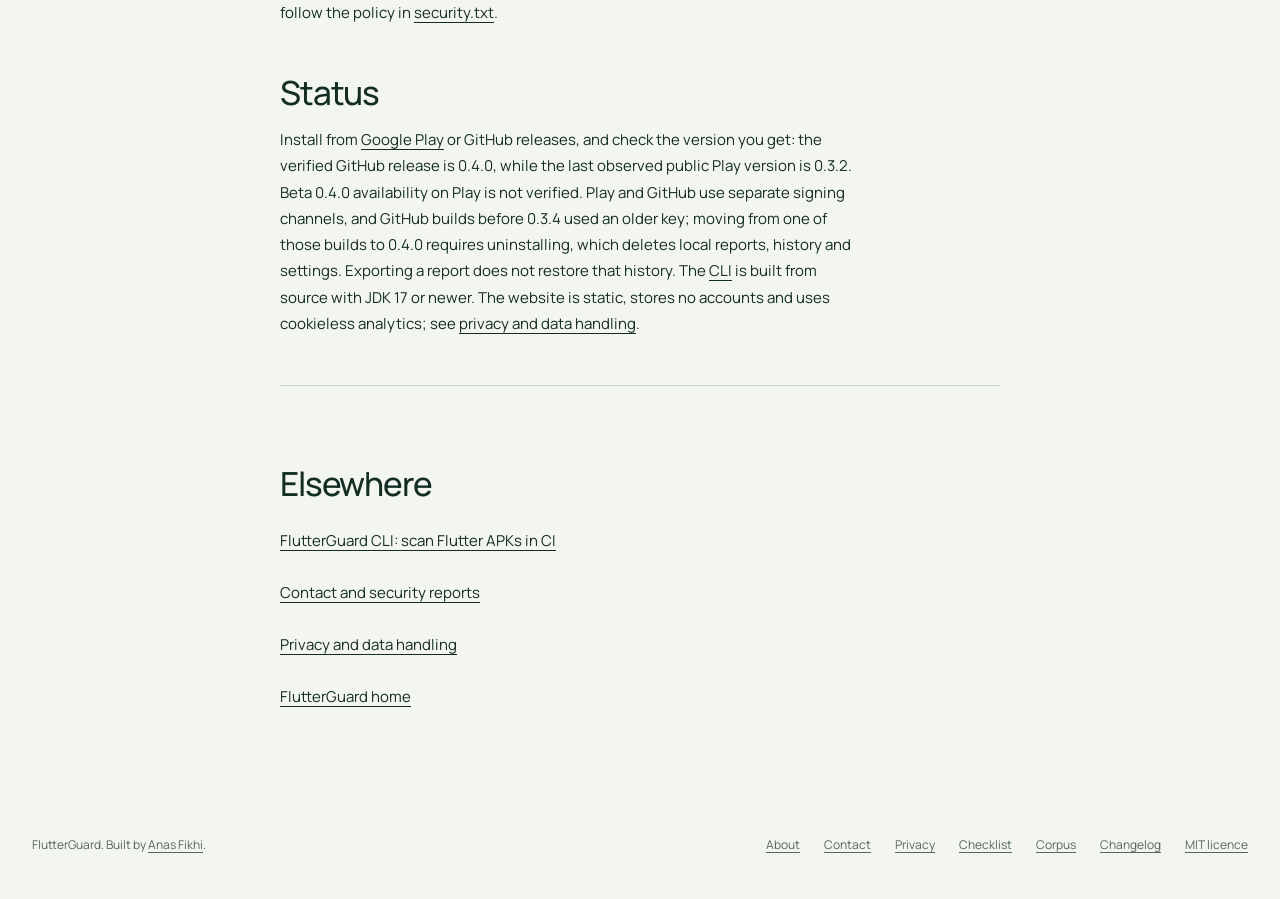
==== commit 60015343: "feat(site): present the Android app, shared engine and CLI workflows Rework the homepage around what" ====
--- a/about/index.html
+++ b/about/index.html
@@ -4,7 +4,7 @@
   <meta charset="utf-8">
   <meta name="viewport" content="width=device-width, initial-scale=1">
   <title>About FlutterGuard</title>
-  <meta name="description" content="FlutterGuard is an offline Android app that audits released Flutter apps. Who builds it, why it exists, and what it deliberately does not do.">
+  <meta name="description" content="FlutterGuard is an open-source Android app and source-built CLI that inspect released Flutter APKs. Who builds it, why it exists and its limits.">
   <meta name="author" content="Anas Fikhi">
   <meta name="theme-color" content="#f3f5ef">
   <meta name="color-scheme" content="light">
@@ -20,19 +20,19 @@
   <meta property="og:type" content="website">
   <meta property="og:site_name" content="FlutterGuard">
   <meta property="og:title" content="About FlutterGuard">
-  <meta property="og:description" content="An offline Android app that reads a released Flutter app or APK and reports what it exposes.">
+  <meta property="og:description" content="An Android app and a source-built CLI for reading a released Flutter APK and reporting what it exposes.">
   <meta property="og:url" content="https://flutterguard.dev/about/">
   <meta property="og:image" content="https://flutterguard.dev/og-image.png">
   <meta property="og:image:type" content="image/png">
   <meta property="og:image:width" content="1200">
   <meta property="og:image:height" content="630">
-  <meta property="og:image:alt" content="FlutterGuard app preview inside a phone frame beside the line: Security audit any released Flutter app.">
+  <meta property="og:image:alt" content="FlutterGuard: see what ships in your Flutter app. Android, CLI and shared engine.">
   <meta name="twitter:card" content="summary_large_image">
   <meta name="twitter:title" content="About FlutterGuard">
-  <meta name="twitter:description" content="An offline Android app that reads a released Flutter app or APK and reports what it exposes.">
+  <meta name="twitter:description" content="An Android app and a source-built CLI for reading a released Flutter APK and reporting what it exposes.">
   <meta name="twitter:image" content="https://flutterguard.dev/og-image.png">
   <script type="application/ld+json">
-  {"@context":"https://schema.org","@type":"WebPage","name":"About FlutterGuard","url":"https://flutterguard.dev/about/","description":"FlutterGuard is an offline Android app that audits released Flutter apps. Who builds it, why it exists, and what it deliberately does not do.","inLanguage":"en","isPartOf":{"@type":"WebSite","name":"FlutterGuard","url":"https://flutterguard.dev/"}}
+  {"@context":"https://schema.org","@type":"WebPage","name":"About FlutterGuard","url":"https://flutterguard.dev/about/","description":"FlutterGuard is an open-source Android app and source-built CLI that inspect released Flutter APKs. Who builds it, why it exists and its limits.","inLanguage":"en","isPartOf":{"@type":"WebSite","name":"FlutterGuard","url":"https://flutterguard.dev/"}}
   </script>
 </head>
 <body>
@@ -55,31 +55,32 @@
       <header class="article-hero container">
         <nav class="breadcrumbs" aria-label="Breadcrumb"><a href="/">FlutterGuard</a><span aria-hidden="true">/</span><span aria-current="page">About</span></nav>
         <h1>About FlutterGuard</h1>
-        <p class="article-lead">An offline Android app for reading the Flutter APK people actually install.</p>
+        <p class="article-lead">An Android app and a source-built CLI for reading the Flutter APK people actually install.</p>
       </header>
 
       <div class="article-body container">
-        <p>FlutterGuard is an open-source Android app that inspects a released Flutter application or a single APK on the device. It reads the manifest, the compiled Dart library, the bundled assets and the signing certificate, then reports the libraries, endpoints and exposed strings it finds. The report stays on the phone.</p>
+        <p>FlutterGuard is an open-source toolkit for reading a released Flutter application or a single APK. The Android app inspects the package on the device; the CLI runs the same JVM engine on a terminal or CI runner. Both read the manifest, the compiled Dart library, the bundled assets and the signing certificate, then report the libraries, endpoints and exposed strings they find.</p>
 
         <h2>Why it exists</h2>
-        <p>Mobile security tooling mostly assumes a workstation. That is reasonable for a full assessment and awkward for the common question a developer asks after a build: what does this release expose? By the time an APK is on a phone or in a review queue, standing up a container, a database and a browser is more work than the first pass deserves. FlutterGuard takes the first pass to the artifact.</p>
+        <p>Mobile security tooling mostly assumes a workstation or a vendor upload. That is reasonable for a full assessment and awkward for the common question a developer asks after a build: what does this release expose? FlutterGuard keeps that first pass close to the artifact: on the phone that already has it, or on the build machine that produced it.</p>
         <p>Flutter also breaks the assumption behind a DEX-shaped scan. The application logic is Dart compiled ahead of time into <code>lib/&lt;abi&gt;/libapp.so</code>, not Java in <code>classes.dex</code>. A tool that only decompiles Java can return a clean report on an app that still ships a staging endpoint. FlutterGuard was built around that layout.</p>
 
         <h2>How it works</h2>
-        <p>The app asks for no network permission, so nothing leaves the device. It reads a package without executing it and groups the result as artifact facts, library and SDK markers, endpoints and routes, exposed strings, and package policy. Each finding is tied to the file or attribute that produced it. Reports can be saved as JSON or Markdown and revisited later.</p>
+        <p>Both entry points read a package without executing it and group the result as confirmed artifact facts, suspected leads worth checking, and inventory across libraries and SDK markers, endpoints and routes, exposed strings, and package policy. Only confirmed findings affect the grade. Each finding is tied to the file or attribute that produced it. The app saves JSON or Markdown on the device; the CLI writes redacted JSON and SARIF 2.1.0.</p>
 
         <h2>What it does not do</h2>
-        <p>It does not run the app, intercept traffic, test authentication or confirm that a finding is exploitable. Static inspection shows what shipped and stops there. A finding is a lead that needs verification against a system you own or are authorised to assess. For runtime evidence, use a dynamic analyser such as MobSF; the <a href="/mobsf-alternative/">comparison page</a> states where each tool fits.</p>
+        <p>It does not run the app, intercept traffic, test authentication or confirm that a finding is exploitable. Static inspection shows what shipped and stops there. Confirmed findings are artifact facts, not exploitability. A lead still needs verification against a system you own or are authorised to assess. It does not decompile Dart, and it has no CLI comparison command; comparisons are an Android app feature for compatible scans of the same package. For runtime evidence, use a dynamic analyser such as MobSF; the <a href="/mobsf-alternative/">comparison page</a> states where each tool fits.</p>
 
         <h2>Who builds it</h2>
         <p>FlutterGuard is built and maintained by <a href="https://gwhyyy.com" target="_blank" rel="noopener noreferrer">Anas Fikhi<span class="sr-only"> (opens in a new tab)</span></a>. The source is on <a href="https://github.com/anasfik/FlutterGuard" target="_blank" rel="noopener noreferrer">GitHub<span class="sr-only"> (opens in a new tab)</span></a> under the MIT licence. Issues and feature requests go to the repository; security reports follow the policy in <a href="/.well-known/security.txt">security.txt</a>.</p>
 
         <h2>Status</h2>
-        <p>Install it from <a href="https://play.google.com/store/apps/details?id=com.flutterguard.app" target="_blank" rel="noopener noreferrer">Google Play<span class="sr-only"> (opens in a new tab)</span></a>, or grab the APK from GitHub releases. The website is static, stores no accounts and uses cookieless analytics; see <a href="/privacy/">privacy and data handling</a>.</p>
+        <p>Install from <a href="https://play.google.com/store/apps/details?id=com.flutterguard.app" target="_blank" rel="noopener noreferrer">Google Play<span class="sr-only"> (opens in a new tab)</span></a> or GitHub releases, and check the version you get: the verified GitHub release is 0.4.0, while the last observed public Play version is 0.3.2. Beta 0.4.0 availability on Play is not verified. Play and GitHub use separate signing channels, and GitHub builds before 0.3.4 used an older key; moving from one of those builds to 0.4.0 requires uninstalling, which deletes local reports, history and settings. Exporting a report does not restore that history. The <a href="/cli/">CLI</a> is built from source with JDK 17 or newer. The website is static, stores no accounts and uses cookieless analytics; see <a href="/privacy/">privacy and data handling</a>.</p>
 
         <div class="article-related">
           <h2>Elsewhere</h2>
           <ul>
+            <li><a href="/cli/">FlutterGuard CLI: scan Flutter APKs in CI</a></li>
             <li><a href="/contact/">Contact and security reports</a></li>
             <li><a href="/privacy/">Privacy and data handling</a></li>
             <li><a href="/">FlutterGuard home</a></li>
--- a/styles.css
+++ b/styles.css
@@ -1,6 +1,6 @@
 @font-face{font-family:Manrope;src:url('/assets/fonts/manrope-latin.woff2') format('woff2');font-weight:200 800;font-style:normal;font-display:swap}
 :root{
-  color-scheme:light;--base:#f3f5ef;--surface:#fafbf7;--ink:#132d25;--muted:#53675b;--line:#ced9cc;--accent:#bce6a0;--green:#285f42;
+  color-scheme:light;--base:#f3f5ef;--surface:#fafbf7;--ink:#132d25;--muted:#53675b;--line:#ced9cc;--accent:#bce6a0;--green:#285f42;--tint:#e8eee1;
   --font:Manrope,sans-serif;--mono:ui-monospace,SFMono-Regular,Consolas,monospace;
   --t0:1rem;--t1:1.25rem;--t2:1.563rem;--t3:1.953rem;--t4:2.441rem;--t5:3.052rem;--t6:3.815rem;
   --s1:.25rem;--s2:.5rem;--s3:.75rem;--s4:1rem;--s6:1.5rem;--s8:2rem;--s12:3rem;--s16:4rem;--s24:6rem;--s32:8rem;
@@ -36,81 +36,91 @@
 .site-nav .nav-source{border-left:1px solid var(--line);padding-left:var(--s6)}
 .nav-source svg{width:16px;height:16px}
 section[id]{scroll-margin-top:7rem}
-.hero{position:relative;display:grid;grid-template-columns:1.07fr 1fr;align-items:center;gap:var(--s8);padding-block:var(--s12) var(--s16);min-height:720px}
-.hero-copy{position:relative;z-index:2;padding-bottom:var(--s8)}
+.product-home main [id]{scroll-margin-top:7rem}
+.hero{display:grid;grid-template-columns:1.2fr 1fr;align-items:center;gap:var(--s16);padding-block:var(--s16);min-height:580px}
+.hero-copy{min-width:0}
 h1{font-size:clamp(3rem,4.65vw,4.35rem);letter-spacing:-.065em;line-height:1.06;max-width:11.8ch}
-h1 .headline-last{color:var(--green)}
-.lead{margin-top:var(--s6);max-width:37ch;color:var(--muted);font-size:1.0625rem;line-height:1.7}
+.hero h1{font-size:clamp(var(--t4),4.5vw,var(--t6));max-width:18ch}
+.hero-eyebrow{font: .75rem var(--mono);color:var(--green);margin-bottom:var(--s6)}
+.lead{margin-top:var(--s6);max-width:40ch;color:var(--muted);font-size:var(--t0);line-height:1.7}
 .hero-actions{display:flex;align-items:center;gap:var(--s6);margin-top:var(--s8);flex-wrap:wrap}
 .play-cta{display:inline-flex;align-items:center;justify-content:center;gap:var(--s4);min-height:60px;max-width:100%;padding:var(--s4) var(--s6);border:1px solid var(--ink);border-radius:var(--radius);background:var(--ink);color:var(--surface);text-decoration:none;font-size:.9375rem;font-weight:600;transition:background var(--duration),transform var(--duration),box-shadow var(--duration)}
 .play-cta svg{width:24px;height:24px;flex-shrink:0}
-.play-cta .cta-arrow{width:18px;height:18px;margin-left:var(--s4)}
 .play-cta:hover{background:var(--green);box-shadow:var(--shadow-near);transform:translateY(-2px)}
 .play-cta:active{transform:translateY(1px)}
 .text-link{display:inline-flex;align-items:center;gap:var(--s2);min-height:44px;font-size:.875rem}
-.hero-footnote{display:flex;align-items:center;gap:var(--s3);margin-top:var(--s8);font-size:.75rem;color:var(--muted)}
-.hero-footnote::before{content:'';height:1px;width:2rem;background:var(--green)}
-.hero-visual{position:relative;min-height:610px;display:grid;place-items:center;isolation:isolate}
-.orbit-field{position:absolute;width:100%;aspect-ratio:1;max-width:580px;border-radius:50%;background:radial-gradient(circle,#cbe5ba9c 0,transparent 64%);z-index:-1;overflow:clip}
-.orbit{position:absolute;inset:var(--s6);border:1px solid #285f4226;border-radius:50%;transform:rotateX(38deg) rotate(-28deg)}
-.orbit::before,.orbit::after{content:'';position:absolute;width:8px;height:8px;background:var(--green);border:2px solid var(--base);border-radius:50%;top:50%;left:-4px}
-.orbit::after{top:50%;left:auto;right:-4px;background:var(--accent)}
-.orbit-two{inset:var(--s16);transform:rotateX(42deg) rotate(28deg);border-style:dashed}
-.orbit-three{inset:0;transform:rotateX(54deg) rotate(-48deg);border-color:#285f4214}
-.device-frame{position:relative;z-index:2;width:242px;padding:6px;border-radius:32px;background:#16231e;border:1px solid #43584b;box-shadow:var(--shadow-near),var(--shadow-far);transform:rotate(5deg);overflow:hidden}
+.artifact-map{display:grid;grid-template-columns:minmax(0,1fr);justify-items:center;padding:var(--s8);border:1px solid var(--line);border-radius:var(--radius);background:var(--tint);min-width:0;overflow-wrap:anywhere}
+.artifact-file{display:flex;justify-content:space-between;flex-wrap:wrap;gap:var(--s4);width:100%;font: .75rem var(--mono);color:var(--green)}
+.artifact-file span:last-child{color:var(--muted)}
+.apk-stack{position:relative;width:min(100%,320px);height:216px;perspective:900px;margin-block:var(--s6)}
+.layer{position:absolute;inset:auto 0;height:80px;padding:var(--s4);border:1px solid var(--line);border-radius:var(--radius);background:var(--surface);transform:rotateX(32deg) rotateZ(-9deg);display:flex;align-items:center;justify-content:space-between;gap:var(--s3);font: .75rem var(--mono);box-shadow:var(--shadow-near)}
+.layer span{font-size:.625rem;color:var(--muted)}
+.layer-one{top:120px;z-index:3}
+.layer-two{top:60px;z-index:2;background:var(--tint)}
+.layer-three{top:0;z-index:1;background:var(--accent);border-color:var(--accent)}
+.layer-three span{color:var(--green)}
+.engine-node{position:relative;width:100%;padding:var(--s3);background:var(--ink);color:var(--surface);text-align:center;border-radius:var(--radius);font-size:.875rem}
+.engine-node::before{content:'';position:absolute;left:50%;height:var(--s6);bottom:100%;border-left:1px solid var(--green)}
+.artifact-outputs{display:grid;grid-template-columns:repeat(2,minmax(0,1fr));gap:var(--s4);width:100%;padding-top:var(--s6);font: .75rem var(--mono);text-align:center}
+.artifact-outputs span{position:relative;padding:var(--s3);background:var(--surface);border:1px solid var(--line);border-radius:var(--radius)}
+.artifact-outputs span::before{content:'';position:absolute;left:50%;height:var(--s6);bottom:100%;border-left:1px solid var(--green)}
+.artifact-map figcaption{font-size:.75rem;text-align:center;color:var(--muted);margin-top:var(--s6)}
+.product-facts{display:flex;align-items:center;justify-content:space-between;gap:var(--s6);flex-wrap:wrap;padding-block:var(--s6);border-block:1px solid var(--line);font-size:.75rem;color:var(--muted)}
+.product-facts a{display:inline-flex;align-items:center;min-height:44px;color:var(--green)}
+.device-frame{position:relative;width:204px;padding:6px;border-radius:28px;background:#16231e;border:1px solid #43584b;box-shadow:var(--shadow-near);overflow:hidden}
 .device-video{width:100%;height:auto;border-radius:26px;background:var(--surface);aspect-ratio:540/1200}
 .video-fallback{display:none;position:absolute;inset:auto var(--s3) var(--s8);background:var(--ink);color:var(--surface);padding:var(--s3);border-radius:var(--radius);font-size:.75rem;text-align:center}
 .media-error .video-fallback{display:block}
-.file-tag{position:absolute;z-index:3;display:flex;align-items:center;gap:var(--s3);padding:var(--s3) var(--s4);background:var(--surface);border:1px solid var(--line);border-radius:var(--radius);box-shadow:var(--shadow-near);font-family:var(--mono);font-size:.75rem;line-height:1.4}
-.file-tag::before{content:'';width:7px;height:7px;border:1px solid var(--green);border-radius:2px;background:var(--accent)}
-.tag-a{top:19%;left:0;transform:rotate(-5deg)}
-.tag-b{top:48%;right:-1%;transform:rotate(6deg)}
-.tag-c{bottom:13%;left:4%;transform:rotate(-3deg)}
-.visual-bottom{position:absolute;inset:auto 0 0;display:flex;justify-content:center;align-items:center;gap:var(--s6);font-family:var(--mono);font-size:.625rem;letter-spacing:.08em;color:var(--muted)}
 .motion-control{display:inline-flex;align-items:center;gap:var(--s2);min-height:44px;cursor:pointer;font-family:var(--font);font-size:.75rem;letter-spacing:0}
 .motion-control input{accent-color:var(--green);width:16px;height:16px;margin:0;cursor:pointer}
 .motion-control:has(:focus-visible){outline:2px solid var(--green);outline-offset:3px;border-radius:var(--s1)}
 .motion-control input:focus-visible{outline:none}
-.section-intro{display:flex;align-items:center;gap:var(--s4);font-family:var(--mono);font-size:.6875rem;letter-spacing:.08em;text-transform:uppercase;margin-bottom:var(--s6)}
-.section-intro::before{content:'';width:1.5rem;height:1px;background:currentColor}
-.why-panel{position:relative;display:grid;grid-template-columns:1fr 1.05fr;gap:var(--s16);align-items:center;padding:var(--s16);border-radius:var(--radius);background:var(--ink);color:var(--base);overflow:hidden}
-.why-panel h2{font-size:clamp(2rem,3vw,3.052rem);letter-spacing:-.045em;max-width:15ch}
-.why-copy>p{color:#c2cfc2;line-height:1.8;margin-top:var(--s6);font-size:.9375rem;max-width:45ch}
-.flutter-mark{width:22px;height:22px;display:inline-block;vertical-align:-.16em;margin-right:var(--s1)}
-.why-copy .text-link{color:var(--accent);margin-top:var(--s6)}
-.layer-diagram{position:relative;min-height:360px;display:grid;place-items:center}
-.apk-stack{position:relative;width:min(100%,300px);height:290px;perspective:900px}
-.layer{position:absolute;inset:auto 0;height:110px;padding:var(--s4) var(--s6);border:1px solid #bce6a04d;border-radius:var(--radius);background:#234336;transform:rotateX(38deg) rotateZ(-17deg);display:flex;align-items:center;justify-content:space-between;gap:var(--s4);font-family:var(--mono);font-size:.8125rem;box-shadow:0 18px 24px #081a1533}
-.layer span{font-size:.625rem;color:#bed1be}
-.layer-one{top:155px;z-index:1;background:#1c392e}
-.layer-two{top:90px;z-index:2;background:#2a4d3d}
-.layer-three{top:25px;z-index:3;background:var(--accent);color:var(--ink);border-color:var(--accent)}
-.layer-three span{color:var(--green)}
-.diagram-guide{position:absolute;left:50%;top:-12px;bottom:0;border-left:1px dashed #bce6a04d;z-index:0}
-.diagram-caption{position:absolute;bottom:0;left:0;right:0;text-align:center;font: .625rem var(--mono);letter-spacing:.12em;color:#bed1be}
-.capabilities{padding-block:var(--s24)}
-.section-heading{display:grid;grid-template-columns:1fr 1fr;gap:var(--s12);align-items:end;margin-bottom:var(--s12)}
-.section-heading h2,.workflow h2,.faq-heading h2{font-size:clamp(2rem,3.2vw,3.052rem);letter-spacing:-.045em;max-width:17ch}
-.section-heading p{max-width:40ch;color:var(--muted);font-size:.9375rem}
+.capabilities{padding-block:var(--s24) var(--s16)}
+.section-heading{margin-bottom:var(--s12);max-width:48rem}
+.section-heading h2,.comparison-section h2,.faq-heading h2{font-size:clamp(var(--t3),3.2vw,var(--t5));letter-spacing:-.045em}
+.section-heading p{max-width:60ch;color:var(--muted);font-size:var(--t0);margin-top:var(--s6)}
 .capability-list{display:grid;grid-template-columns:repeat(3,1fr);gap:var(--s8)}
 .capability-list>li{border-top:1px solid var(--line);padding-block:var(--s6);position:relative}
-.capability-mark{display:flex;justify-content:space-between;align-items:center;margin-bottom:var(--s8);color:var(--green);font: .6875rem var(--mono)}
-.capability-mark svg{width:26px;height:26px;stroke-width:1.5;stroke:currentColor;fill:none}
+.capability-mark{display:block;margin-bottom:var(--s6);color:var(--green);font: .75rem var(--mono)}
 .capability-list h3{font-size:var(--t1);letter-spacing:-.025em;margin-bottom:var(--s3)}
-.capability-list p{color:var(--muted);font-size:.875rem;max-width:30ch}
-.workflow{padding-block:var(--s12) var(--s24)}
-.workflow-heading{display:flex;justify-content:space-between;align-items:end;gap:var(--s8);margin-bottom:var(--s12)}
-.workflow-heading p{color:var(--muted);font-size:.875rem;max-width:28ch}
-.workflow-list{display:grid;grid-template-columns:repeat(3,1fr);gap:var(--s6);counter-reset:steps}
-.workflow-list>li{position:relative;padding:var(--s8);border-radius:var(--radius);background:#e8eee1;overflow:hidden;counter-increment:steps;min-height:210px}
-.step-number{font-family:var(--mono);font-size:.6875rem;color:var(--green);display:flex;align-items:center;gap:var(--s3);margin-bottom:var(--s8)}
-.step-number::before{content:'0' counter(steps)}
-.step-number::after{content:'';height:1px;background:var(--line);flex:1}
-.workflow-list h3{font-size:var(--t2);letter-spacing:-.035em;margin-bottom:var(--s3)}
-.workflow-list p{font-size:.875rem;color:var(--muted);max-width:28ch}
-.step-signal{position:absolute;inset:auto 0 0;height:2px;transform-origin:left;background:var(--green);transform:scaleX(.25);opacity:.4}
-.workflow-list>li:nth-child(2) .step-signal{animation-delay:2s}
-.workflow-list>li:nth-child(3) .step-signal{animation-delay:4s}
+.capability-list p{color:var(--muted);font-size:var(--t0);max-width:32ch}
+.confidence-section{padding:var(--s12);border:1px solid var(--line);border-radius:var(--radius);background:var(--surface)}
+.confidence-list{display:grid;grid-template-columns:repeat(3,1fr);gap:var(--s8);margin:0}
+.confidence-list>div{border-top:2px solid var(--green);padding-top:var(--s6)}
+.confidence-list dt{font-size:var(--t1);line-height:1.3;font-weight:600;margin-bottom:var(--s3)}
+.confidence-list dd{margin:0;color:var(--muted);font-size:var(--t0)}
+.confidence-note{margin-top:var(--s8);max-width:none;font-size:.875rem;color:var(--green)}
+.workflows{padding-block:var(--s24)}
+.workflow-layout{display:grid;grid-template-columns:1.35fr 1fr;gap:var(--s12);align-items:start}
+.workflow-label{font-size:.75rem;color:var(--green);margin-bottom:var(--s4)}
+.workflow-layout h3,.engine-note h3,.evidence-note h3{font-size:var(--t2);letter-spacing:-.03em;margin-bottom:var(--s6)}
+.android-workflow{display:grid;grid-template-columns:1fr auto;gap:var(--s8);padding:var(--s8);background:var(--tint);border-radius:var(--radius);min-width:0}
+.android-copy p,.cli-workflow>p,.comparison-section p{color:var(--muted);font-size:var(--t0)}
+.android-copy .workflow-label,.cli-workflow .workflow-label{color:var(--green);font-size:.75rem}
+.install-actions{display:flex;gap:var(--s4);align-items:center;flex-wrap:wrap;margin-block:var(--s6)}
+.install-actions .play-cta{min-height:48px;padding:var(--s3) var(--s4);font-size:.875rem}
+.android-copy .install-note{font-size:.75rem}
+.android-recording{display:grid;justify-items:center;gap:var(--s3)}
+.android-recording figcaption{font-size:.75rem;color:var(--muted);max-width:25ch;text-align:center}
+.cli-workflow{min-width:0;padding-block:var(--s8)}
+.cli-workflow .command-label{font: .75rem var(--mono);margin-top:var(--s8)}
+.cli-workflow pre{padding:var(--s6);border:1px solid var(--line);border-radius:var(--radius);background:var(--surface);font: .8125rem/1.8 var(--mono);white-space:pre-wrap;overflow-wrap:anywhere;margin-block:var(--s3) var(--s6)}
+.cli-workflow .cli-detail{font-size:.875rem;margin-top:var(--s4)}
+.cli-workflow .text-link{margin-top:var(--s4);font-weight:600}
+.install-caveat{border-bottom:1px solid var(--line);margin-top:var(--s6);padding-bottom:var(--s6)}
+.install-caveat summary{min-height:44px;padding-block:var(--s3);cursor:pointer;font-size:.875rem}
+.install-caveat p{font-size:.875rem;color:var(--muted);padding-block:var(--s3);max-width:90ch}
+.engine-note{display:flex;align-items:center;justify-content:space-between;gap:var(--s12);padding-top:var(--s8)}
+.engine-note h3{font-size:var(--t1);margin-bottom:var(--s3)}
+.engine-note p{color:var(--muted);font-size:.875rem;max-width:70ch}
+.engine-note>a{flex-shrink:0}
+.comparison-section{display:grid;grid-template-columns:1.2fr 1fr;gap:var(--s24);padding-block:var(--s12) var(--s24)}
+.comparison-section p{margin-top:var(--s6)}
+.comparison-section .text-link{margin-top:var(--s4)}
+.evidence-note{border-left:2px solid var(--green);padding-left:var(--s8)}
+.evidence-note h3{margin-bottom:0}
+.evidence-note p{font-size:.875rem}
+.evidence-note .text-link{display:flex;width:fit-content}
 .faq{display:grid;grid-template-columns:.8fr 1.2fr;gap:var(--s24);padding-block:var(--s12) var(--s24);border-top:1px solid var(--line)}
 .faq-heading{padding-top:var(--s8)}
 .faq-heading p{margin-top:var(--s6);font-size:.9375rem;color:var(--muted);max-width:30ch}
@@ -136,29 +146,25 @@
 .page-404 h1{max-width:18ch}
 .page-404 p{margin-block:var(--s8)}
 .actions{display:flex;gap:var(--s6);align-items:center;flex-wrap:wrap}
-.button{display:inline-flex;align-items:center;min-height:60px;padding:var(--s3) var(--s6);background:var(--ink);color:var(--surface);border-radius:var(--radius);text-decoration:none;font-size:.9375rem;font-weight:600}
+.button{display:inline-flex;align-items:center;gap:var(--s6);min-height:60px;padding:var(--s3) var(--s6);border:1px solid var(--ink);background:var(--ink);color:var(--surface);border-radius:var(--radius);text-decoration:none;font-size:.9375rem;font-weight:600;transition:background var(--duration),transform var(--duration)}
+.button:hover{background:var(--green)}
+.button:active{transform:translateY(1px)}
 .quiet{display:inline-flex;min-height:44px;align-items:center}
-@keyframes orbit-turn{to{transform:rotateX(38deg) rotate(332deg)}}
-@keyframes phone-float{50%{transform:translateY(-10px) rotate(3deg)}}
-@keyframes tag-float{50%{translate:0 -12px}}
 @keyframes layer-lift{50%{translate:0 -12px}}
-@keyframes signal-pass{0%{transform:scaleX(0);opacity:0}20%{opacity:.65}85%,100%{transform:scaleX(1);opacity:0}}
 @media(prefers-reduced-motion:no-preference){
-  .orbit-one{animation:orbit-turn 52s linear infinite}
-  .device-frame{animation:phone-float 9s var(--ease) infinite}
-  .file-tag{animation:tag-float 8s var(--ease) infinite}
-  .tag-b{animation-delay:-3s}.tag-c{animation-delay:-5s}
   .layer{animation:layer-lift 7s var(--ease) infinite}.layer-two{animation-delay:-2s}.layer-one{animation-delay:-4s}
-  .step-signal{animation:signal-pass 6s var(--ease) infinite}
 }
 body:has(#pause-motion:checked) *,body:has(#pause-motion:checked) *::before,body:has(#pause-motion:checked) *::after{animation-play-state:paused!important}
 @media(max-width:64rem){
   :root{--gutter:1.5rem}
-  .hero{gap:var(--s4);min-height:680px}
-  h1{font-size:clamp(3rem,4.8vw,3.815rem)}
-  .hero-visual{min-height:570px}.device-frame{width:224px}
-  .file-tag{font-size:.625rem;padding:var(--s3)}.tag-a{left:-1%}.tag-b{right:-2%}
-  .why-panel{gap:var(--s8);padding:var(--s12)}
+  .hero{gap:var(--s8);min-height:540px}
+  .artifact-map{padding:var(--s6)}
+  .workflow-layout{grid-template-columns:1fr}
+  .android-workflow{grid-template-columns:1fr auto;gap:var(--s12)}
+  .android-copy{max-width:40ch}
+  .cli-workflow{max-width:48rem}
+  .engine-note{align-items:start;flex-direction:column;gap:var(--s4)}
+  .comparison-section{gap:var(--s12)}
   .faq{gap:var(--s12)}
 }
 @media(max-width:48rem){
@@ -167,25 +173,26 @@
   .brand{font-size:var(--t0)}.brand img{width:32px;height:32px}
   .site-nav{gap:var(--s2);flex-wrap:wrap}.site-nav a{font-size:.8125rem}
   .site-nav .nav-section{display:none}.site-nav .nav-source{padding-left:var(--s2);border:0}
-  .hero{grid-template-columns:1fr;padding-block:var(--s12);gap:var(--s4);min-height:0}
+  .product-home .site-nav{width:100%;justify-content:space-between;flex-wrap:nowrap}
+  .product-home .site-nav .nav-section{display:inline-flex}
+  .hero{grid-template-columns:1fr;padding-block:var(--s12);gap:var(--s12);min-height:0}
   .hero-copy{padding:0;max-width:34rem}
-  h1{font-size:clamp(2.65rem,8.5vw,4rem);max-width:15ch}
+  .hero h1{font-size:clamp(var(--t4),8.5vw,var(--t5));max-width:18ch}
   .lead{max-width:39ch;font-size:var(--t0)}
-  .hero-actions{gap:var(--s4);margin-top:var(--s6)}.hero-footnote{margin-top:var(--s6)}
-  .hero-visual{min-height:610px;width:100%;max-width:520px;justify-self:center;margin-block:var(--s4)}
-  .device-frame{width:236px}.file-tag{font-size:.6875rem}.tag-a{left:0}.tag-b{right:0}.tag-c{left:2%}
-  .why-panel{grid-template-columns:1fr;gap:var(--s8);padding:var(--s8)}
-  .layer-diagram{min-height:320px;grid-row:2}.why-panel h2{max-width:20ch}.why-copy>p{max-width:none}
+  .hero-actions{gap:var(--s4);margin-top:var(--s6)}
+  .artifact-map{width:100%;max-width:32rem;justify-self:center}
+  .product-facts{display:grid;grid-template-columns:1fr 1fr;gap:var(--s4)}
   .capabilities{padding-block:var(--s16)}
-  .section-heading{grid-template-columns:1fr;gap:var(--s6);margin-bottom:var(--s8)}
+  .section-heading{margin-bottom:var(--s8)}
   .capability-list{grid-template-columns:repeat(auto-fit,minmax(min(100%,15rem),1fr));gap:var(--s6)}
   .capability-mark{margin-bottom:var(--s6)}
-  .workflow{padding-block:var(--s8) var(--s16)}
-  .workflow-heading{display:block;margin-bottom:var(--s8)}.workflow-heading p{margin-top:var(--s6);max-width:40ch}
-  .workflow-list{grid-template-columns:1fr;gap:var(--s3)}
-  .workflow-list>li{min-height:0;padding:var(--s6);display:grid;grid-template-columns:3rem 1fr;column-gap:var(--s4)}
-  .step-number{grid-row:span 2;margin-bottom:0;align-self:start;min-height:28px}.step-number::after{display:none}
-  .workflow-list h3{font-size:var(--t1)}.workflow-list p{max-width:45ch}
+  .confidence-section{padding:var(--s6)}
+  .confidence-list{grid-template-columns:1fr;gap:var(--s6)}
+  .workflows{padding-block:var(--s16)}
+  .android-workflow{grid-template-columns:1fr;padding:var(--s6);gap:var(--s8)}
+  .android-recording{justify-self:center}
+  .comparison-section{grid-template-columns:1fr;gap:var(--s8);padding-block:var(--s8) var(--s16)}
+  .evidence-note{padding-left:var(--s6)}
   .faq{grid-template-columns:1fr;gap:var(--s8);padding-block:var(--s8) var(--s16)}
   .faq-heading p{max-width:45ch}.faq-list summary{min-height:72px}
   .contact-panel{grid-template-columns:1fr;gap:var(--s8);padding:var(--s8)}
@@ -194,15 +201,14 @@
 }
 @media(max-width:30rem){
   .play-cta{gap:var(--s3);padding-inline:var(--s4)}
-  .play-cta .cta-arrow{display:none}
-  .layer{font-size:.625rem;padding-inline:var(--s3)}
-  .layer span{font-size:.5rem}
+  .layer{font-size:.6875rem;padding-inline:var(--s3)}
+  .layer span{font-size:.625rem}
 }
 @media(max-width:23rem){
   :root{--gutter:1rem}
-  .hero-visual{min-height:540px}.device-frame{width:204px}
-  .file-tag{font-size:.5625rem;padding:var(--s2)}.tag-a{top:18%}.tag-b{top:52%}.tag-c{bottom:12%}
-  .visual-bottom{gap:var(--s3);font-size:.5625rem}
+  .hero-actions{gap:var(--s3)}
+  .hero-actions .button{padding-inline:var(--s4);gap:var(--s3)}
+  .layer span{display:none}
   .capability-list{grid-template-columns:1fr}.capability-list>li{padding-bottom:var(--s3)}.capability-mark{margin-bottom:var(--s4)}
 }
 @media(prefers-reduced-motion:reduce){
@@ -213,8 +219,7 @@
 @media(forced-colors:active){
   .play-cta,.button{forced-color-adjust:none;background:ButtonFace;color:ButtonText;border:1px solid ButtonText}
   :focus-visible,.motion-control:has(:focus-visible){outline:2px solid Highlight}
-  .why-panel,.contact-panel,.workflow-list>li,.layer,.file-tag{border:1px solid CanvasText}
-  .orbit-field,.orbit{display:none}
+  .contact-panel,.layer,.artifact-map,.engine-node,.artifact-outputs span,.confidence-section{border:1px solid CanvasText}
 }
 .guides{padding-block:var(--s12) var(--s24);border-top:1px solid var(--line)}
 .guide-list{display:grid;grid-template-columns:repeat(3,1fr);gap:var(--s6);margin-top:var(--s8)}
@@ -238,7 +243,7 @@
 .article-body ol{list-style:decimal}
 .article-body li{margin-bottom:var(--s2)}
 .article-body code{font-family:var(--mono);font-size:.85em;background:#e8eee1;padding:.1em .35em;border-radius:.3rem;overflow-wrap:anywhere}
-.article-body pre{background:var(--ink);color:var(--base);padding:var(--s4);border-radius:var(--radius);overflow-x:auto;margin-bottom:var(--s6)}
+.article-body pre{background:var(--ink);color:var(--base);padding:var(--s4);border-radius:var(--radius);overflow-x:auto;white-space:pre-wrap;overflow-wrap:anywhere;margin-bottom:var(--s6)}
 .article-body pre code{background:none;padding:0;color:inherit;font-size:.8125rem}
 .article-body table{width:100%;border-collapse:collapse;margin-bottom:var(--s6);font-size:.875rem}
 @media (min-width:640px){.article-body td:first-child{white-space:nowrap}}
@@ -250,6 +255,7 @@
 .article-cta p{color:#c2cfc2}
 .article-cta .button{background:var(--accent);color:var(--ink);margin-top:var(--s4)}
 .article-cta .quiet{color:var(--accent);margin-left:var(--s4)}
+.article-cta :focus-visible{outline-color:var(--accent)}
 .article-related{border-top:1px solid var(--line);padding-top:var(--s8);margin-top:var(--s12)}
 .article-related ul{margin:var(--s4) 0 0;padding:0;list-style:none}
 .article-related li{margin-bottom:var(--s2)}
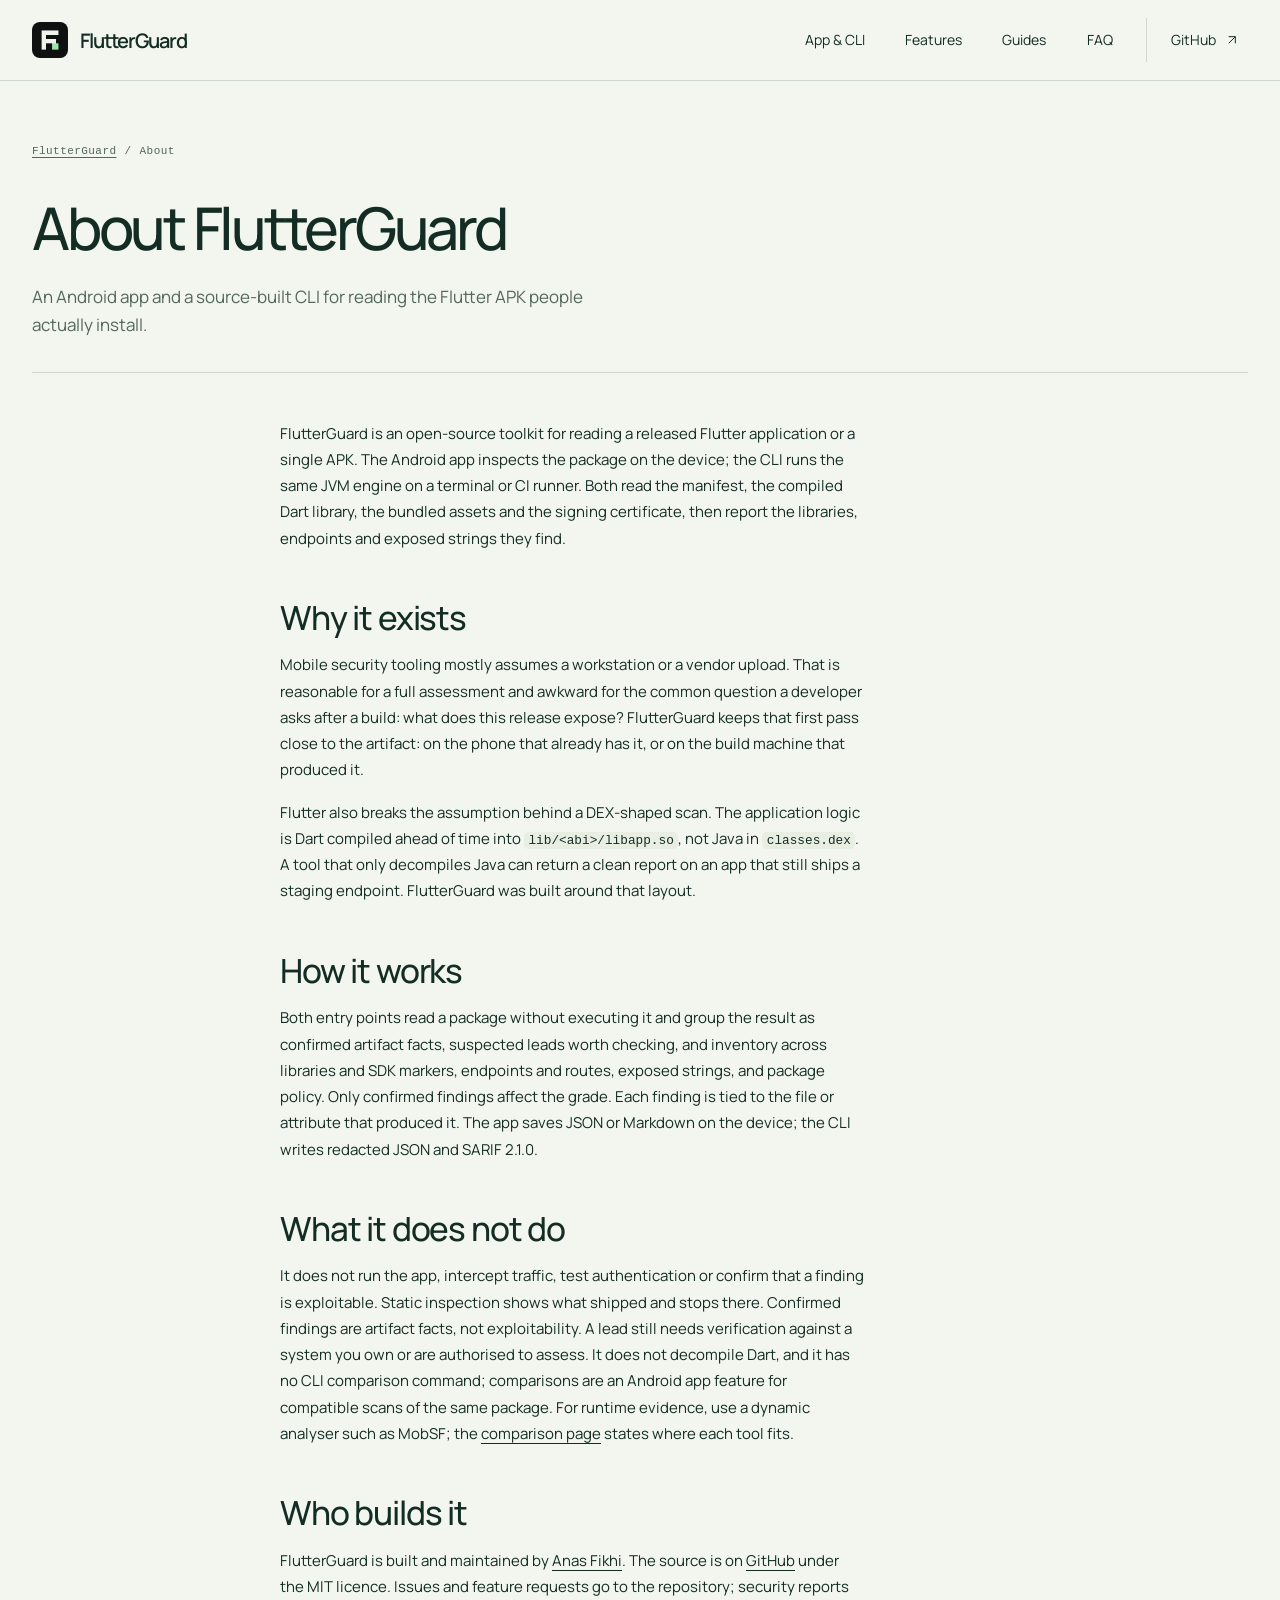
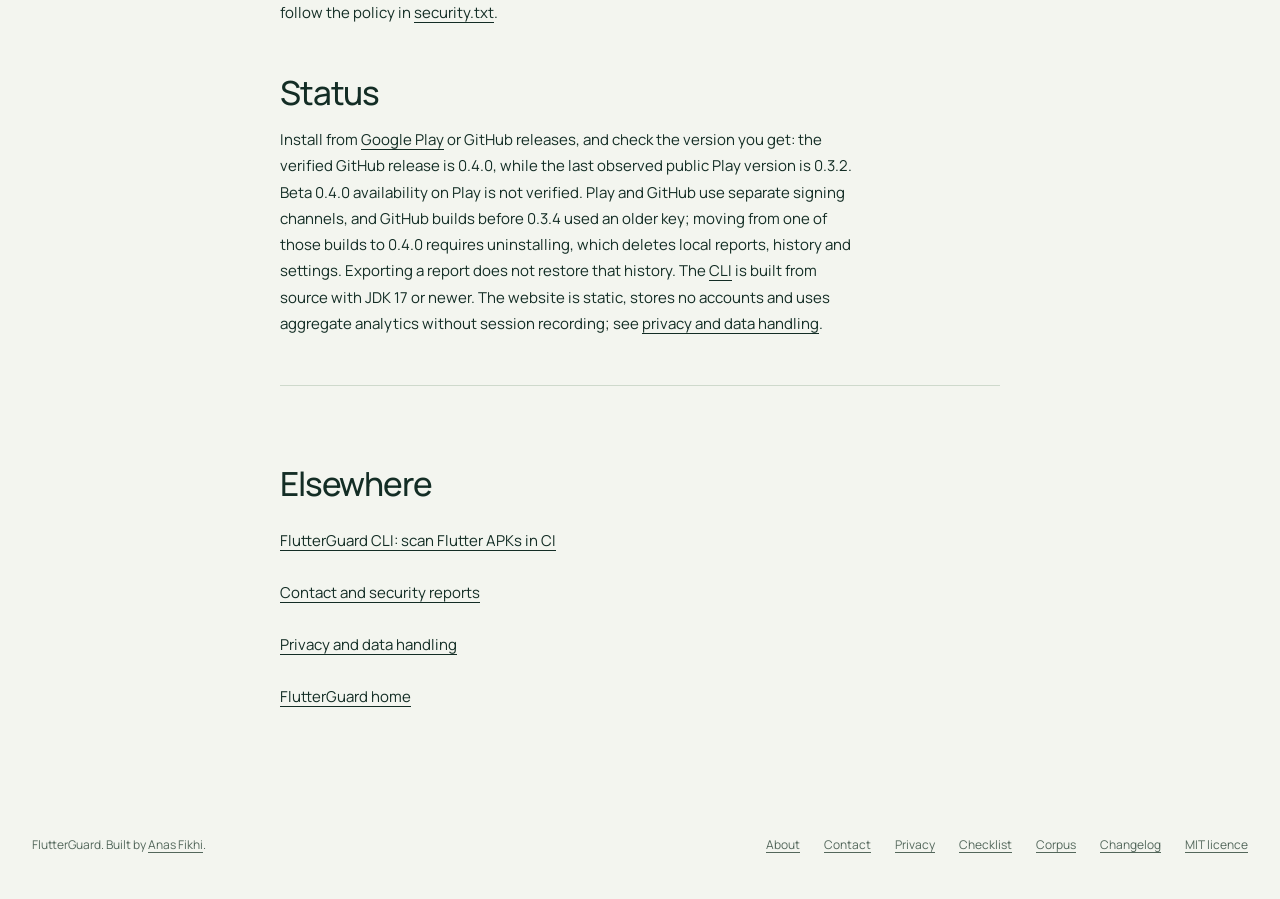
==== commit dd6bb9ea: "feat(site): ship verified UI, analytics and privacy wave - code panels with syntax highlighting and " ====
--- a/about/index.html
+++ b/about/index.html
@@ -41,7 +41,7 @@
     <div class="container header-inner">
       <a class="brand" href="/" aria-label="FlutterGuard"><img src="/assets/app/icon-512.png" width="36" height="36" alt=""><span>FlutterGuard</span></a>
       <nav class="site-nav" aria-label="Primary">
-        <a class="nav-section" href="/#why">Why FlutterGuard</a>
+        <a class="nav-section" href="/#get-started">App &amp; CLI</a>
         <a class="nav-section" href="/#features">Features</a>
         <a class="nav-section" href="/#guides">Guides</a>
         <a class="nav-section" href="/#faq">FAQ</a>
@@ -75,7 +75,7 @@
         <p>FlutterGuard is built and maintained by <a href="https://gwhyyy.com" target="_blank" rel="noopener noreferrer">Anas Fikhi<span class="sr-only"> (opens in a new tab)</span></a>. The source is on <a href="https://github.com/anasfik/FlutterGuard" target="_blank" rel="noopener noreferrer">GitHub<span class="sr-only"> (opens in a new tab)</span></a> under the MIT licence. Issues and feature requests go to the repository; security reports follow the policy in <a href="/.well-known/security.txt">security.txt</a>.</p>
 
         <h2>Status</h2>
-        <p>Install from <a href="https://play.google.com/store/apps/details?id=com.flutterguard.app" target="_blank" rel="noopener noreferrer">Google Play<span class="sr-only"> (opens in a new tab)</span></a> or GitHub releases, and check the version you get: the verified GitHub release is 0.4.0, while the last observed public Play version is 0.3.2. Beta 0.4.0 availability on Play is not verified. Play and GitHub use separate signing channels, and GitHub builds before 0.3.4 used an older key; moving from one of those builds to 0.4.0 requires uninstalling, which deletes local reports, history and settings. Exporting a report does not restore that history. The <a href="/cli/">CLI</a> is built from source with JDK 17 or newer. The website is static, stores no accounts and uses cookieless analytics; see <a href="/privacy/">privacy and data handling</a>.</p>
+        <p>Install from <a href="https://play.google.com/store/apps/details?id=com.flutterguard.app" target="_blank" rel="noopener noreferrer">Google Play<span class="sr-only"> (opens in a new tab)</span></a> or GitHub releases, and check the version you get: the verified GitHub release is 0.4.0, while the last observed public Play version is 0.3.2. Beta 0.4.0 availability on Play is not verified. Play and GitHub use separate signing channels, and GitHub builds before 0.3.4 used an older key; moving from one of those builds to 0.4.0 requires uninstalling, which deletes local reports, history and settings. Exporting a report does not restore that history. The <a href="/cli/">CLI</a> is built from source with JDK 17 or newer. The website is static, stores no accounts and uses aggregate analytics without session recording; see <a href="/privacy/">privacy and data handling</a>.</p>
 
         <div class="article-related">
           <h2>Elsewhere</h2>
@@ -92,5 +92,6 @@
 
   <footer class="site-footer container"><p>FlutterGuard. Built by <a href="https://gwhyyy.com" target="_blank" rel="noopener noreferrer">Anas Fikhi<span class="sr-only"> (opens in a new tab)</span></a>.</p><nav class="footer-links" aria-label="Site"><a href="/about/">About</a><a href="/contact/">Contact</a><a href="/privacy/">Privacy</a><a href="/flutter-security-checklist/">Checklist</a><a href="/flutter-release-corpus/">Corpus</a><a href="/changelog/">Changelog</a><a href="https://github.com/anasfik/FlutterGuard/blob/main/LICENSE" target="_blank" rel="noopener noreferrer">MIT licence<span class="sr-only"> (opens in a new tab)</span></a></nav></footer>
   <script defer src="https://static.cloudflareinsights.com/beacon.min.js" data-cf-beacon='{"token":"f9110d5432f446d6833224ec262cdd83"}'></script>
+  <script defer src="/assets/app/posthog.js"></script>
 </body>
 </html>
--- a/styles.css
+++ b/styles.css
@@ -8,7 +8,7 @@
   --shadow-near:0 3px 8px #132d2514;--shadow-far:0 30px 70px #132d2524;--gutter:2rem;--container:76rem;
 }
 *,*::before,*::after{box-sizing:border-box}
-html{scroll-behavior:smooth;scroll-padding-top:6rem}
+html{scroll-behavior:smooth;scroll-padding-top:7rem}
 body{margin:0;background:var(--base);color:var(--ink);font-family:var(--font);font-size:var(--t0);line-height:1.65;-webkit-font-smoothing:antialiased}
 ::selection{background:var(--accent);color:var(--ink)}
 a{color:inherit;text-decoration-thickness:1px;text-underline-offset:.25em}
@@ -35,8 +35,6 @@
 .site-nav a:hover{color:var(--green)}
 .site-nav .nav-source{border-left:1px solid var(--line);padding-left:var(--s6)}
 .nav-source svg{width:16px;height:16px}
-section[id]{scroll-margin-top:7rem}
-.product-home main [id]{scroll-margin-top:7rem}
 .hero{display:grid;grid-template-columns:1.2fr 1fr;align-items:center;gap:var(--s16);padding-block:var(--s16);min-height:580px}
 .hero-copy{min-width:0}
 h1{font-size:clamp(3rem,4.65vw,4.35rem);letter-spacing:-.065em;line-height:1.06;max-width:11.8ch}
@@ -150,6 +148,8 @@
 .button:hover{background:var(--green)}
 .button:active{transform:translateY(1px)}
 .quiet{display:inline-flex;min-height:44px;align-items:center}
+.store-badge{display:inline-flex;align-items:center;min-height:44px}
+.store-badge img{display:block;height:44px;width:auto}
 @keyframes layer-lift{50%{translate:0 -12px}}
 @media(prefers-reduced-motion:no-preference){
   .layer{animation:layer-lift 7s var(--ease) infinite}.layer-two{animation-delay:-2s}.layer-one{animation-delay:-4s}
@@ -168,11 +168,12 @@
   .faq{gap:var(--s12)}
 }
 @media(max-width:48rem){
+  html{scroll-padding-top:8rem}
   :root{--gutter:1.25rem}
   .header-inner{gap:var(--s3);min-height:72px;flex-wrap:wrap;padding-block:var(--s2)}
   .brand{font-size:var(--t0)}.brand img{width:32px;height:32px}
   .site-nav{gap:var(--s2);flex-wrap:wrap}.site-nav a{font-size:.8125rem}
-  .site-nav .nav-section{display:none}.site-nav .nav-source{padding-left:var(--s2);border:0}
+  .site-nav .nav-source{padding-left:var(--s2);border:0}
   .product-home .site-nav{width:100%;justify-content:space-between;flex-wrap:nowrap}
   .product-home .site-nav .nav-section{display:inline-flex}
   .hero{grid-template-columns:1fr;padding-block:var(--s12);gap:var(--s12);min-height:0}
@@ -245,9 +246,18 @@
 .article-body code{font-family:var(--mono);font-size:.85em;background:#e8eee1;padding:.1em .35em;border-radius:.3rem;overflow-wrap:anywhere}
 .article-body pre{background:var(--ink);color:var(--base);padding:var(--s4);border-radius:var(--radius);overflow-x:auto;white-space:pre-wrap;overflow-wrap:anywhere;margin-bottom:var(--s6)}
 .article-body pre code{background:none;padding:0;color:inherit;font-size:.8125rem}
+/* Static syntax markup keeps commands selectable and highlighted without JavaScript. */
+pre.code-panel{--code-string:#f1d391;--code-flag:#91e3d5;--code-keyword:#f5bba1;background:var(--ink);color:var(--base);border:1px solid var(--green);border-radius:var(--radius);padding:var(--s6);font:.8125rem/1.8 var(--mono);white-space:pre-wrap;overflow-wrap:anywhere;overflow-x:auto}
+pre.code-panel::before{content:attr(data-title);display:block;margin:calc(-1 * var(--s6)) calc(-1 * var(--s6)) var(--s6);padding:var(--s3) var(--s6);border-bottom:1px solid var(--green);color:var(--accent);font:.75rem/1.5 var(--mono);white-space:normal}
+pre.code-panel code{font:inherit;background:none;padding:0;color:inherit;border-radius:0}
+pre.code-panel .command{color:var(--accent)}
+pre.code-panel .flag{color:var(--code-flag)}
+pre.code-panel .string{color:var(--code-string)}
+pre.code-panel .keyword{color:var(--code-keyword)}
+pre.terminal::before{background:linear-gradient(90deg,#285f4240,transparent)}
 .article-body table{width:100%;border-collapse:collapse;margin-bottom:var(--s6);font-size:.875rem}
 @media (min-width:640px){.article-body td:first-child{white-space:nowrap}}
-.article-body th,.article-body td{text-align:left;padding:var(--s3);border-bottom:1px solid var(--line);vertical-align:top}
+.article-body th,.article-body td{text-align:left;padding:var(--s3);border-bottom:1px solid var(--line);vertical-align:top;overflow-wrap:anywhere}
 .article-note{border-left:3px solid var(--green);background:#e8eee1;padding:var(--s4) var(--s6);border-radius:0 var(--radius) var(--radius) 0;margin-bottom:var(--s6)}
 .article-note p:last-child{margin-bottom:0}
 .article-cta{margin:var(--s12) 0;padding:var(--s8);border-radius:var(--radius);background:var(--ink);color:var(--base)}
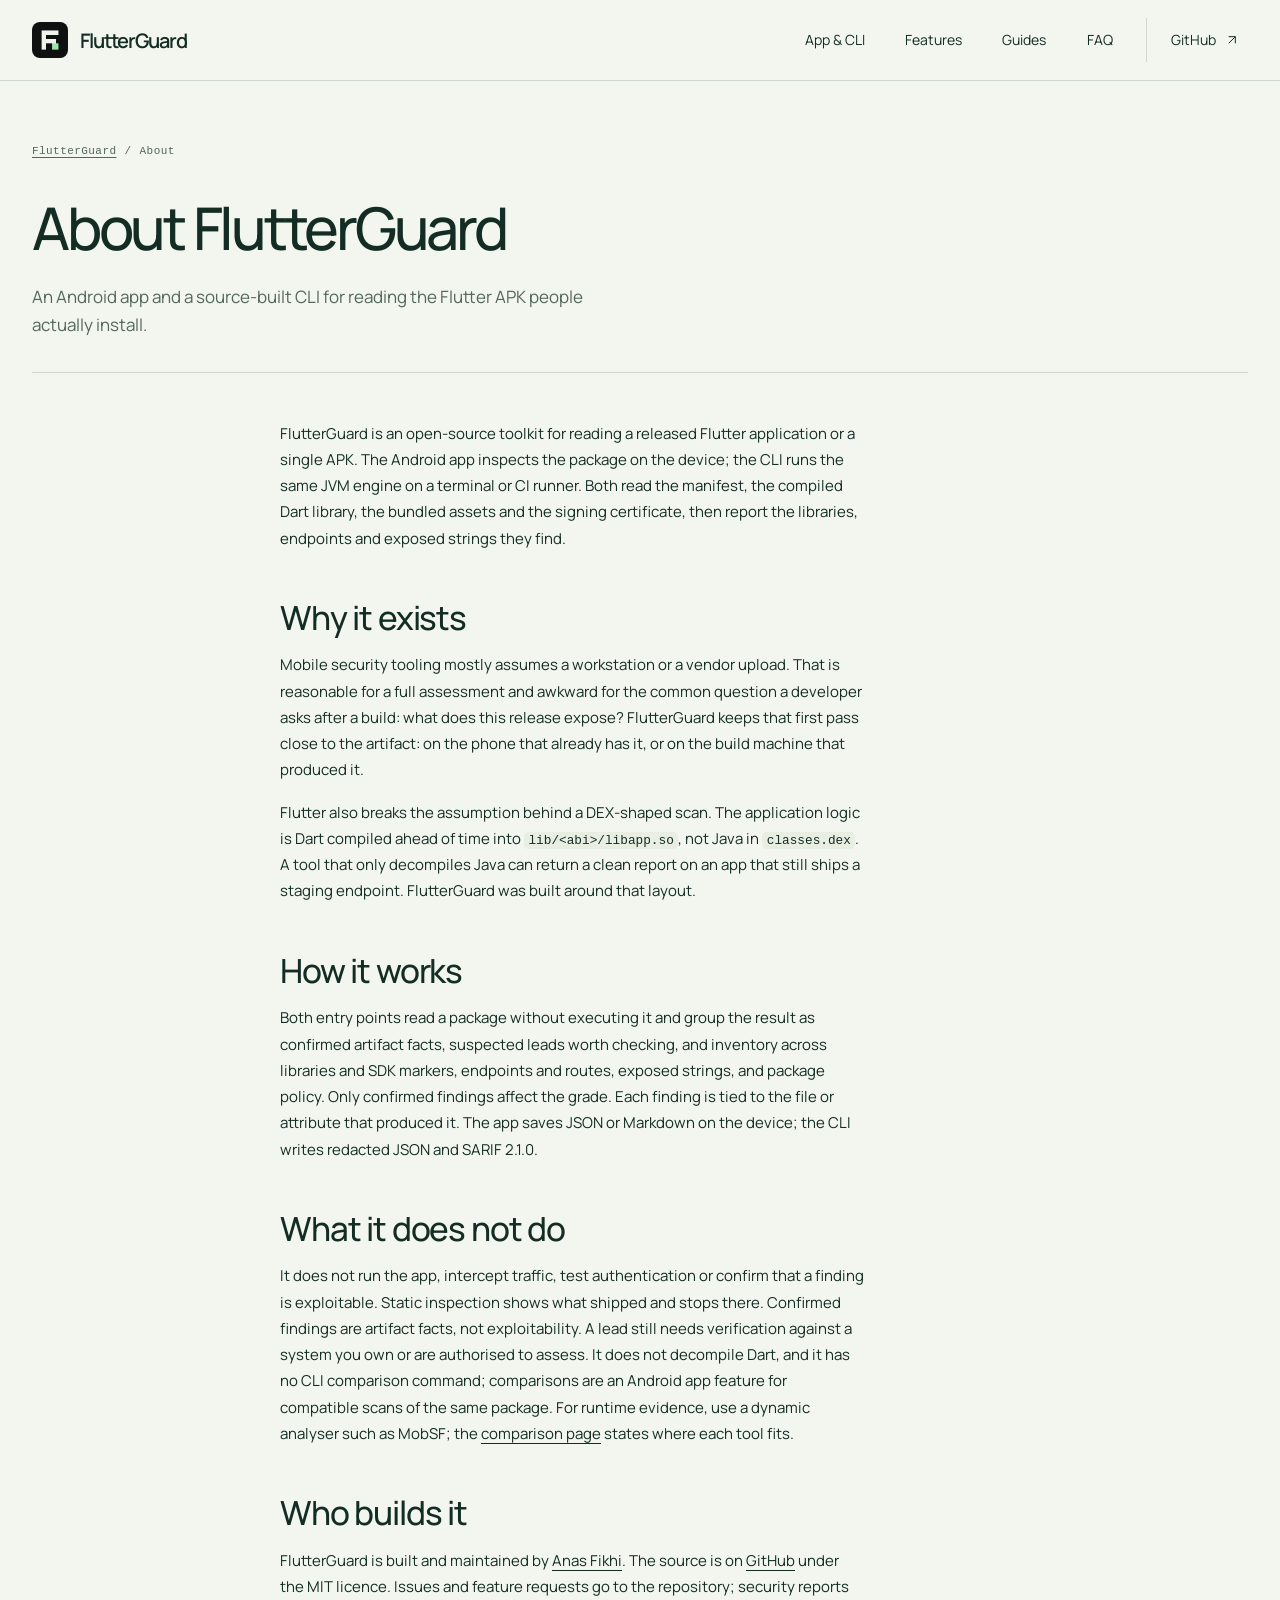
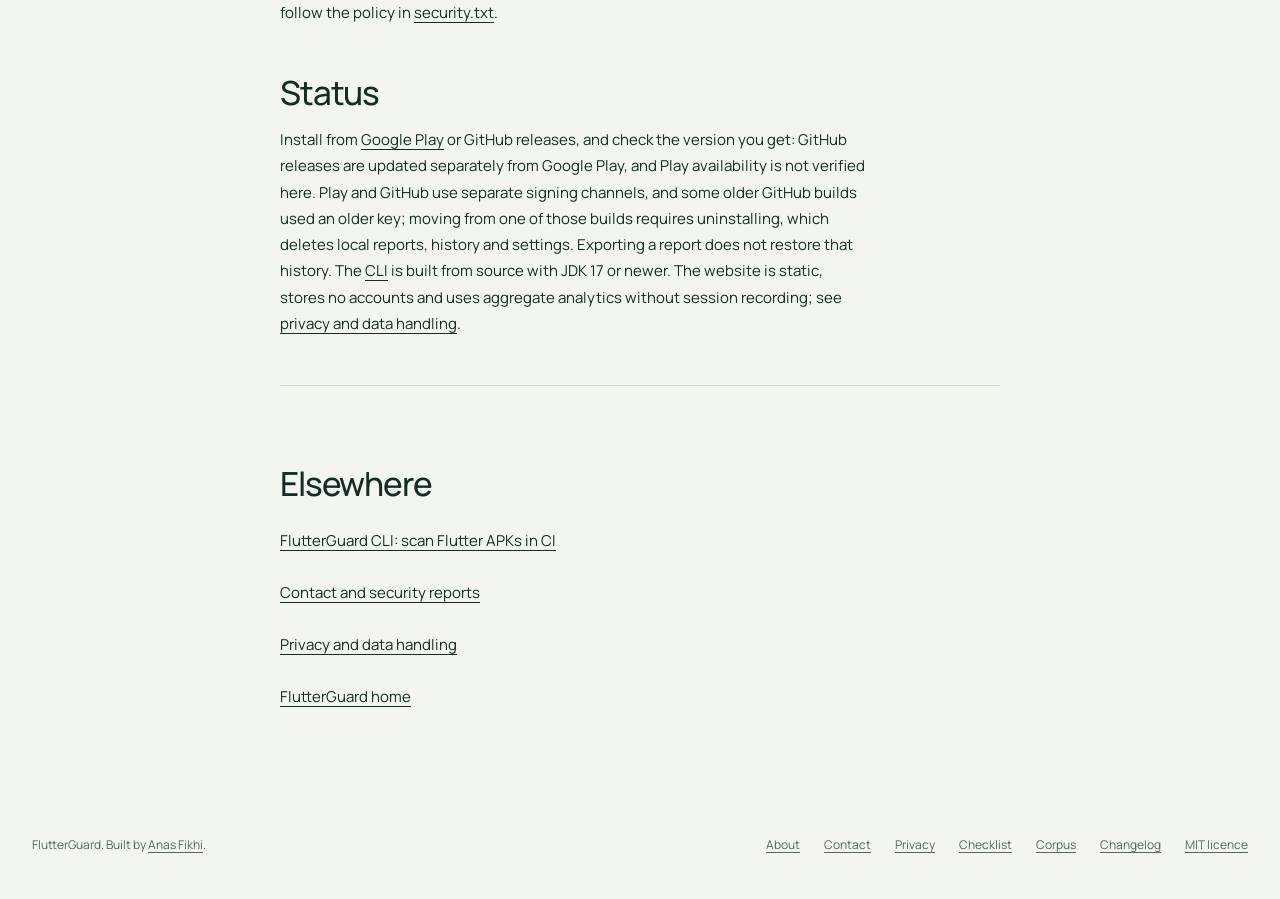
==== commit 6b96d1b7: "docs(site): make public copy evergreen, version history stays in changelog - remove hard-coded produ" ====
--- a/about/index.html
+++ b/about/index.html
@@ -75,7 +75,7 @@
         <p>FlutterGuard is built and maintained by <a href="https://gwhyyy.com" target="_blank" rel="noopener noreferrer">Anas Fikhi<span class="sr-only"> (opens in a new tab)</span></a>. The source is on <a href="https://github.com/anasfik/FlutterGuard" target="_blank" rel="noopener noreferrer">GitHub<span class="sr-only"> (opens in a new tab)</span></a> under the MIT licence. Issues and feature requests go to the repository; security reports follow the policy in <a href="/.well-known/security.txt">security.txt</a>.</p>
 
         <h2>Status</h2>
-        <p>Install from <a href="https://play.google.com/store/apps/details?id=com.flutterguard.app" target="_blank" rel="noopener noreferrer">Google Play<span class="sr-only"> (opens in a new tab)</span></a> or GitHub releases, and check the version you get: the verified GitHub release is 0.4.0, while the last observed public Play version is 0.3.2. Beta 0.4.0 availability on Play is not verified. Play and GitHub use separate signing channels, and GitHub builds before 0.3.4 used an older key; moving from one of those builds to 0.4.0 requires uninstalling, which deletes local reports, history and settings. Exporting a report does not restore that history. The <a href="/cli/">CLI</a> is built from source with JDK 17 or newer. The website is static, stores no accounts and uses aggregate analytics without session recording; see <a href="/privacy/">privacy and data handling</a>.</p>
+        <p>Install from <a href="https://play.google.com/store/apps/details?id=com.flutterguard.app" target="_blank" rel="noopener noreferrer">Google Play<span class="sr-only"> (opens in a new tab)</span></a> or GitHub releases, and check the version you get: GitHub releases are updated separately from Google Play, and Play availability is not verified here. Play and GitHub use separate signing channels, and some older GitHub builds used an older key; moving from one of those builds requires uninstalling, which deletes local reports, history and settings. Exporting a report does not restore that history. The <a href="/cli/">CLI</a> is built from source with JDK 17 or newer. The website is static, stores no accounts and uses aggregate analytics without session recording; see <a href="/privacy/">privacy and data handling</a>.</p>
 
         <div class="article-related">
           <h2>Elsewhere</h2>
